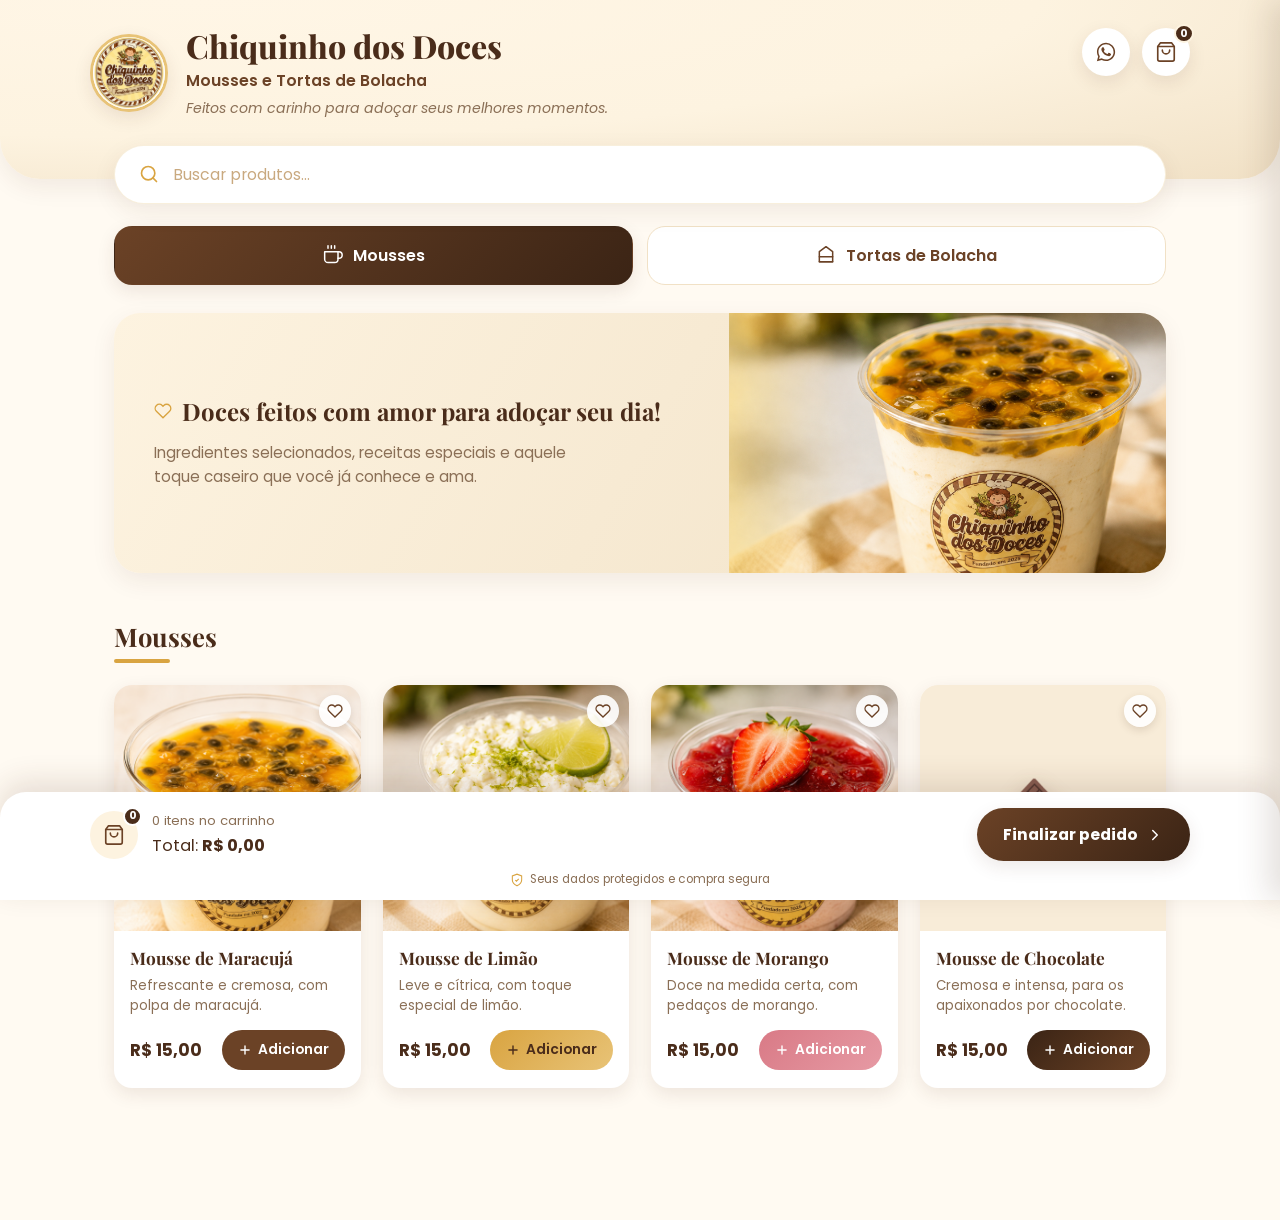
==== index.html @ 42884797 "Adiciona logo oficial ao catálogo Chiquinho dos Doces Co-Authored-By: Claude Sonnet 5 <noreply@anthr" ====
<!DOCTYPE html>
<html lang="pt-BR">
<head>
<meta charset="UTF-8">
<meta name="viewport" content="width=device-width, initial-scale=1.0">
<title>Chiquinho dos Doces | Mousses e Tortas de Bolacha</title>
<link rel="preconnect" href="https://fonts.googleapis.com">
<link rel="preconnect" href="https://fonts.gstatic.com" crossorigin>
<link href="https://fonts.googleapis.com/css2?family=Playfair+Display:wght@600;700;800&family=Poppins:wght@400;500;600;700&display=swap" rel="stylesheet">
<link rel="stylesheet" href="style.css">
<link rel="icon" type="image/png" href="img/logo.png">
<link rel="apple-touch-icon" href="img/logo.png">
</head>
<body>

<!-- ===== CABEÇALHO ===== -->
<header class="header">
  <div class="header__inner">
    <div class="header__brand">
      <div class="header__logo">
        <img src="img/logo.png" alt="Logo Chiquinho dos Doces" onerror="this.style.display='none'; this.parentElement.classList.add('header__logo--fallback')">
        <span class="header__logo-fallback-text">CD</span>
      </div>
      <div class="header__brand-text">
        <h1 class="header__title">Chiquinho dos Doces</h1>
        <p class="header__subtitle">Mousses e Tortas de Bolacha</p>
        <p class="header__tagline">Feitos com carinho para adoçar seus melhores momentos.</p>
      </div>
    </div>

    <div class="header__actions">
      <a href="https://wa.me/5500000000000" target="_blank" rel="noopener" class="icon-btn" aria-label="Fale conosco no WhatsApp">
        <svg viewBox="0 0 24 24" fill="currentColor" width="22" height="22">
          <path d="M12.04 2C6.58 2 2.13 6.45 2.13 11.91c0 1.75.46 3.46 1.32 4.96L2.05 22l5.25-1.38a9.9 9.9 0 0 0 4.74 1.21h.01c5.46 0 9.91-4.45 9.91-9.91 0-2.65-1.03-5.14-2.9-7.01A9.86 9.86 0 0 0 12.04 2m0 1.67a8.2 8.2 0 0 1 5.83 2.42 8.19 8.19 0 0 1 2.41 5.83c0 4.55-3.7 8.24-8.25 8.24a8.3 8.3 0 0 1-4.2-1.15l-.3-.18-3.12.82.83-3.04-.2-.31a8.22 8.22 0 0 1-1.26-4.38c0-4.55 3.7-8.25 8.26-8.25M8.53 6.85c-.17 0-.45.06-.68.32-.24.25-.9.88-.9 2.15 0 1.27.92 2.5 1.05 2.67.13.17 1.8 2.86 4.43 3.9 2.19.87 2.64.7 3.11.65.47-.04 1.53-.62 1.75-1.23s.22-1.11.15-1.22c-.06-.11-.24-.17-.5-.3s-1.53-.75-1.77-.84-.4-.13-.58.13-.68.84-.83 1.02c-.15.17-.3.19-.56.06-.26-.13-1.08-.4-2.06-1.27-.76-.68-1.28-1.51-1.43-1.77-.15-.25-.02-.39.11-.52.12-.12.26-.3.4-.45.13-.15.17-.25.26-.43.09-.17.04-.32-.02-.45-.06-.13-.58-1.44-.82-1.96-.2-.46-.42-.44-.58-.45z"/>
        </svg>
      </a>
      <button class="icon-btn cart-toggle" id="cartToggle" aria-label="Ver carrinho">
        <svg viewBox="0 0 24 24" fill="none" stroke="currentColor" stroke-width="1.8" stroke-linecap="round" stroke-linejoin="round" width="22" height="22">
          <path d="M6 2 3 6v14a2 2 0 0 0 2 2h14a2 2 0 0 0 2-2V6l-3-4Z"/>
          <path d="M3 6h18"/>
          <path d="M16 10a4 4 0 0 1-8 0"/>
        </svg>
        <span class="cart-badge" id="cartBadge">0</span>
      </button>
    </div>
  </div>
</header>

<main class="main">

  <!-- ===== BUSCA ===== -->
  <section class="search-section">
    <div class="search-box">
      <svg viewBox="0 0 24 24" fill="none" stroke="currentColor" stroke-width="2" stroke-linecap="round" stroke-linejoin="round" width="20" height="20" class="search-icon">
        <circle cx="11" cy="11" r="8"/>
        <path d="m21 21-4.3-4.3"/>
      </svg>
      <input type="text" id="searchInput" class="search-input" placeholder="Buscar produtos...">
    </div>
  </section>

  <!-- ===== ABAS DE CATEGORIA ===== -->
  <nav class="category-tabs" id="categoryTabs">
    <button class="tab tab--active" data-category="mousses">
      <svg viewBox="0 0 24 24" fill="none" stroke="currentColor" stroke-width="1.8" stroke-linecap="round" stroke-linejoin="round" width="20" height="20">
        <path d="M18 8h1a4 4 0 0 1 0 8h-1"/>
        <path d="M2 8h16v9a4 4 0 0 1-4 4H6a4 4 0 0 1-4-4Z"/>
        <line x1="6" y1="1" x2="6" y2="4"/>
        <line x1="10" y1="1" x2="10" y2="4"/>
        <line x1="14" y1="1" x2="14" y2="4"/>
      </svg>
      <span>Mousses</span>
    </button>
    <button class="tab" data-category="tortas">
      <svg viewBox="0 0 24 24" fill="none" stroke="currentColor" stroke-width="1.8" stroke-linecap="round" stroke-linejoin="round" width="20" height="20">
        <path d="M12 2 4 8v12h16V8Z"/>
        <path d="M4 14h16"/>
        <path d="M4 20h16"/>
      </svg>
      <span>Tortas de Bolacha</span>
    </button>
  </nav>

  <!-- ===== BANNER PRINCIPAL ===== -->
  <section class="banner">
    <div class="banner__content">
      <p class="banner__eyebrow">
        <svg viewBox="0 0 24 24" fill="none" stroke="currentColor" stroke-width="1.8" width="18" height="18">
          <path d="M20.8 4.6a5.5 5.5 0 0 0-7.8 0L12 5.7l-1-1.1a5.5 5.5 0 1 0-7.8 7.8l1 1L12 21l7.8-7.6 1-1a5.5 5.5 0 0 0 0-7.8Z"/>
        </svg>
        Doces feitos com amor para adoçar seu dia!
      </p>
      <p class="banner__text">Ingredientes selecionados, receitas especiais e aquele toque caseiro que você já conhece e ama.</p>
    </div>
    <div class="banner__image">
      <img src="img/anuncio.png" alt="Mousse de maracujá Chiquinho dos Doces" onerror="this.parentElement.classList.add('banner__image--fallback')">
    </div>
  </section>

  <!-- ===== SEÇÃO MOUSSES ===== -->
  <section class="products-section" id="section-mousses">
    <h2 class="section-title">Mousses</h2>
    <div class="products-grid" id="grid-mousses"></div>
  </section>

  <!-- ===== SEÇÃO TORTAS ===== -->
  <section class="products-section" id="section-tortas">
    <h2 class="section-title">Tortas de Bolacha</h2>
    <div class="products-grid products-grid--tortas" id="grid-tortas"></div>
  </section>

  <p class="no-results" id="noResults" hidden>Nenhum produto encontrado para sua busca.</p>

</main>

<!-- ===== BARRA FIXA DE CARRINHO ===== -->
<footer class="cart-bar" id="cartBar">
  <div class="cart-bar__inner">
    <div class="cart-bar__info">
      <div class="cart-bar__icon">
        <svg viewBox="0 0 24 24" fill="none" stroke="currentColor" stroke-width="1.8" stroke-linecap="round" stroke-linejoin="round" width="22" height="22">
          <path d="M6 2 3 6v14a2 2 0 0 0 2 2h14a2 2 0 0 0 2-2V6l-3-4Z"/>
          <path d="M3 6h18"/>
          <path d="M16 10a4 4 0 0 1-8 0"/>
        </svg>
        <span class="cart-bar__badge" id="cartBarBadge">0</span>
      </div>
      <div class="cart-bar__text">
        <span class="cart-bar__count" id="cartBarCount">0 itens no carrinho</span>
        <span class="cart-bar__total">Total: <strong id="cartBarTotal">R$ 0,00</strong></span>
      </div>
    </div>
    <button class="btn-checkout" id="checkoutBtn">
      Finalizar pedido
      <svg viewBox="0 0 24 24" fill="none" stroke="currentColor" stroke-width="2" stroke-linecap="round" stroke-linejoin="round" width="18" height="18">
        <path d="m9 18 6-6-6-6"/>
      </svg>
    </button>
  </div>
  <p class="cart-bar__secure">
    <svg viewBox="0 0 24 24" fill="none" stroke="currentColor" stroke-width="1.8" width="14" height="14">
      <path d="M12 22s8-4 8-10V5l-8-3-8 3v7c0 6 8 10 8 10Z"/>
      <path d="m9 12 2 2 4-4"/>
    </svg>
    Seus dados protegidos e compra segura
  </p>
</footer>

<!-- ===== PAINEL LATERAL DO CARRINHO ===== -->
<div class="cart-overlay" id="cartOverlay"></div>
<aside class="cart-panel" id="cartPanel">
  <div class="cart-panel__header">
    <h3>Seu carrinho</h3>
    <button class="cart-panel__close" id="cartClose" aria-label="Fechar carrinho">&times;</button>
  </div>
  <div class="cart-panel__items" id="cartItems"></div>
  <div class="cart-panel__footer">
    <div class="cart-panel__total-row">
      <span>Total</span>
      <strong id="cartPanelTotal">R$ 0,00</strong>
    </div>
    <button class="btn-checkout btn-checkout--full" id="checkoutBtn2">
      Finalizar pedido
      <svg viewBox="0 0 24 24" fill="none" stroke="currentColor" stroke-width="2" stroke-linecap="round" stroke-linejoin="round" width="18" height="18">
        <path d="m9 18 6-6-6-6"/>
      </svg>
    </button>
  </div>
</aside>

<script src="script.js"></script>
</body>
</html>
---- style.css ----
/* =========================================================
   Chiquinho dos Doces — Catálogo
   Paleta: bege, creme, dourado claro, marrom, chocolate
   ========================================================= */

:root {
  --color-bg: #fffaf2;
  --color-cream: #fdf3e0;
  --color-cream-soft: #f8ecd8;
  --color-beige: #f1e1c6;
  --color-gold: #d9a441;
  --color-gold-soft: #e8c377;
  --color-brown: #6b4226;
  --color-brown-dark: #4a2c1a;
  --color-chocolate: #3b2415;
  --color-text: #4a3324;
  --color-text-soft: #8a6f56;
  --color-white: #ffffff;
  --shadow-soft: 0 8px 24px rgba(75, 44, 26, 0.08);
  --shadow-card: 0 6px 18px rgba(75, 44, 26, 0.10);
  --shadow-lift: 0 14px 30px rgba(75, 44, 26, 0.16);
  --radius-lg: 26px;
  --radius-md: 18px;
  --radius-sm: 12px;
  --font-display: 'Playfair Display', serif;
  --font-body: 'Poppins', sans-serif;
}

* { box-sizing: border-box; }

html, body {
  margin: 0;
  padding: 0;
}

body {
  font-family: var(--font-body);
  background: var(--color-bg);
  color: var(--color-text);
  -webkit-font-smoothing: antialiased;
  padding-bottom: 132px; /* espaço para a barra fixa do carrinho */
}

img { max-width: 100%; display: block; }

button { font-family: inherit; cursor: pointer; border: none; }

a { text-decoration: none; color: inherit; }

/* ========================= HEADER ========================= */

.header {
  background: radial-gradient(120% 140% at 15% 0%, #fff6e6 0%, var(--color-cream) 55%, var(--color-beige) 100%);
  padding: 28px 24px 60px;
  border-radius: 0 0 40px 40px;
  box-shadow: var(--shadow-soft);
  position: relative;
}

.header__inner {
  max-width: 1100px;
  margin: 0 auto;
  display: flex;
  align-items: flex-start;
  justify-content: space-between;
  gap: 20px;
}

.header__brand {
  display: flex;
  align-items: center;
  gap: 18px;
  min-width: 0;
}

.header__logo {
  width: 78px;
  height: 78px;
  border-radius: 50%;
  flex-shrink: 0;
  overflow: hidden;
  box-shadow: var(--shadow-card);
  background: var(--color-white);
  display: flex;
  align-items: center;
  justify-content: center;
  border: 3px solid var(--color-gold-soft);
}

.header__logo img {
  width: 100%;
  height: 100%;
  object-fit: contain;
}

.header__logo-fallback-text { display: none; font-family: var(--font-display); font-weight: 800; color: var(--color-brown); font-size: 1.6rem; }

.header__logo--fallback img { display: none; }
.header__logo--fallback .header__logo-fallback-text { display: block; }

.header__brand-text { min-width: 0; }

.header__title {
  font-family: var(--font-display);
  font-weight: 800;
  color: var(--color-brown-dark);
  font-size: 2rem;
  margin: 0;
  line-height: 1.15;
}

.header__subtitle {
  margin: 4px 0 0;
  font-weight: 600;
  color: var(--color-brown);
  font-size: 0.98rem;
}

.header__tagline {
  margin: 6px 0 0;
  font-style: italic;
  color: var(--color-text-soft);
  font-size: 0.88rem;
}

.header__actions {
  display: flex;
  gap: 12px;
  flex-shrink: 0;
}

.icon-btn {
  position: relative;
  width: 48px;
  height: 48px;
  border-radius: 50%;
  background: var(--color-white);
  color: var(--color-brown);
  display: flex;
  align-items: center;
  justify-content: center;
  box-shadow: var(--shadow-card);
  transition: transform 0.2s ease, box-shadow 0.2s ease;
}

.icon-btn:hover {
  transform: translateY(-2px);
  box-shadow: var(--shadow-lift);
}

.cart-badge {
  position: absolute;
  top: -4px;
  right: -4px;
  background: var(--color-brown-dark);
  color: var(--color-white);
  font-size: 0.68rem;
  font-weight: 700;
  min-width: 19px;
  height: 19px;
  border-radius: 50%;
  display: flex;
  align-items: center;
  justify-content: center;
  padding: 0 4px;
  border: 2px solid var(--color-cream);
}

/* ========================= MAIN LAYOUT ========================= */

.main {
  max-width: 1100px;
  margin: 0 auto;
  padding: 0 24px;
}

/* ========================= SEARCH ========================= */

.search-section {
  margin-top: -34px;
  position: relative;
  z-index: 2;
}

.search-box {
  background: var(--color-white);
  border-radius: 999px;
  box-shadow: var(--shadow-soft);
  display: flex;
  align-items: center;
  gap: 12px;
  padding: 16px 24px;
  border: 1px solid rgba(217, 164, 65, 0.18);
}

.search-icon { color: var(--color-gold); flex-shrink: 0; }

.search-input {
  border: none;
  outline: none;
  background: transparent;
  width: 100%;
  font-size: 0.98rem;
  font-family: inherit;
  color: var(--color-text);
}

.search-input::placeholder { color: #c9a97f; }

/* ========================= CATEGORY TABS ========================= */

.category-tabs {
  display: flex;
  gap: 14px;
  margin-top: 22px;
}

.tab {
  flex: 1;
  display: flex;
  align-items: center;
  justify-content: center;
  gap: 10px;
  padding: 16px 20px;
  border-radius: var(--radius-md);
  background: var(--color-white);
  border: 1.5px solid var(--color-beige);
  color: var(--color-brown);
  font-weight: 600;
  font-size: 1rem;
  transition: all 0.25s ease;
}

.tab:hover { border-color: var(--color-gold-soft); }

.tab--active {
  background: linear-gradient(135deg, var(--color-brown) 0%, var(--color-chocolate) 100%);
  color: var(--color-white);
  border-color: transparent;
  box-shadow: var(--shadow-card);
}

/* ========================= BANNER ========================= */

.banner {
  margin-top: 28px;
  background: linear-gradient(120deg, var(--color-cream) 0%, var(--color-beige) 100%);
  border-radius: var(--radius-lg);
  display: flex;
  align-items: center;
  overflow: hidden;
  box-shadow: var(--shadow-soft);
  min-height: 220px;
}

.banner__content {
  flex: 1.1;
  padding: 36px 40px;
}

.banner__eyebrow {
  display: flex;
  align-items: center;
  gap: 10px;
  font-family: var(--font-display);
  font-weight: 700;
  font-size: 1.5rem;
  color: var(--color-brown-dark);
  margin: 0 0 14px;
  line-height: 1.3;
}

.banner__eyebrow svg { color: var(--color-gold); flex-shrink: 0; }

.banner__text {
  margin: 0;
  color: var(--color-text-soft);
  font-size: 0.95rem;
  line-height: 1.6;
  max-width: 420px;
}

.banner__image {
  flex: 0.9;
  height: 260px;
  position: relative;
  overflow: hidden;
}

.banner__image img { width: 100%; height: 100%; object-fit: cover; }

.banner__image--fallback {
  background: radial-gradient(circle at 40% 35%, #fce9b8, #e7b155 70%);
}
.banner__image--fallback img { display: none; }
.banner__image--fallback::after {
  content: '🍮';
  position: absolute;
  inset: 0;
  display: flex;
  align-items: center;
  justify-content: center;
  font-size: 5rem;
  filter: drop-shadow(0 8px 14px rgba(75,44,26,0.25));
}

/* ========================= PRODUCT SECTIONS ========================= */

.products-section { margin-top: 46px; }

.section-title {
  font-family: var(--font-display);
  font-weight: 700;
  font-size: 1.6rem;
  color: var(--color-brown-dark);
  position: relative;
  padding-bottom: 10px;
  margin: 0 0 22px;
}

.section-title::after {
  content: '';
  position: absolute;
  left: 0;
  bottom: 0;
  width: 56px;
  height: 4px;
  background: var(--color-gold);
  border-radius: 4px;
}

.products-grid {
  display: grid;
  grid-template-columns: repeat(4, 1fr);
  gap: 22px;
}

.products-grid--tortas {
  grid-template-columns: repeat(2, 1fr);
}

/* ---- Product Card ---- */

.product-card {
  background: var(--color-white);
  border-radius: var(--radius-md);
  overflow: hidden;
  box-shadow: var(--shadow-card);
  transition: transform 0.25s ease, box-shadow 0.25s ease;
  display: flex;
  flex-direction: column;
}

.product-card:hover {
  transform: translateY(-4px);
  box-shadow: var(--shadow-lift);
}

.product-card--horizontal {
  flex-direction: row;
}

.product-card__media {
  position: relative;
  aspect-ratio: 1 / 1;
  background: var(--color-cream-soft);
  overflow: hidden;
}

.product-card--horizontal .product-card__media {
  width: 42%;
  aspect-ratio: auto;
  flex-shrink: 0;
}

.product-card__media img { width: 100%; height: 100%; object-fit: cover; }

.product-card__media--fallback {
  display: flex;
  align-items: center;
  justify-content: center;
}
.product-card__media--fallback img { display: none; }
.product-card__media--fallback::after {
  content: attr(data-emoji);
  font-size: 3.4rem;
  filter: drop-shadow(0 6px 10px rgba(75,44,26,0.2));
}

.fav-btn {
  position: absolute;
  top: 10px;
  right: 10px;
  width: 32px;
  height: 32px;
  border-radius: 50%;
  background: rgba(255,255,255,0.9);
  display: flex;
  align-items: center;
  justify-content: center;
  color: var(--color-brown);
  box-shadow: 0 3px 8px rgba(75,44,26,0.15);
  transition: transform 0.2s ease, color 0.2s ease;
}

.fav-btn:hover { transform: scale(1.08); }

.fav-btn.is-active { color: #d9455f; }
.fav-btn.is-active svg { fill: #d9455f; }

.product-card__body {
  padding: 16px 16px 18px;
  display: flex;
  flex-direction: column;
  flex: 1;
}

.product-card__name {
  font-family: var(--font-display);
  font-weight: 700;
  font-size: 1.08rem;
  color: var(--color-brown-dark);
  margin: 0 0 6px;
  line-height: 1.3;
}

.product-card__desc {
  font-size: 0.83rem;
  color: var(--color-text-soft);
  margin: 0 0 14px;
  line-height: 1.5;
  flex: 1;
}

.product-card__footer {
  display: flex;
  align-items: center;
  justify-content: space-between;
  gap: 10px;
}

.product-card__price {
  font-weight: 700;
  font-size: 1.05rem;
  color: var(--color-brown-dark);
}

.btn-add {
  display: flex;
  align-items: center;
  gap: 6px;
  padding: 10px 16px;
  border-radius: 999px;
  background: var(--color-brown);
  color: var(--color-white);
  font-weight: 600;
  font-size: 0.86rem;
  transition: transform 0.2s ease, filter 0.2s ease;
  white-space: nowrap;
}

.btn-add:hover { filter: brightness(1.08); transform: translateY(-1px); }

.btn-add--gold { background: linear-gradient(135deg, var(--color-gold) 0%, var(--color-gold-soft) 100%); color: var(--color-brown-dark); }
.btn-add--berry { background: linear-gradient(135deg, #d97a86 0%, #e69aa4 100%); }
.btn-add--choco { background: linear-gradient(135deg, var(--color-chocolate) 0%, var(--color-brown) 100%); }

.no-results {
  text-align: center;
  color: var(--color-text-soft);
  font-style: italic;
  padding: 40px 0;
}

/* ========================= CART BAR (fixa) ========================= */

.cart-bar {
  position: fixed;
  left: 0;
  right: 0;
  bottom: 0;
  background: var(--color-white);
  box-shadow: 0 -10px 30px rgba(75, 44, 26, 0.14);
  border-radius: 26px 26px 0 0;
  z-index: 40;
  padding: 16px 24px 12px;
}

.cart-bar__inner {
  max-width: 1100px;
  margin: 0 auto;
  display: flex;
  align-items: center;
  justify-content: space-between;
  gap: 20px;
}

.cart-bar__info {
  display: flex;
  align-items: center;
  gap: 14px;
  min-width: 0;
}

.cart-bar__icon {
  position: relative;
  width: 48px;
  height: 48px;
  border-radius: 50%;
  background: var(--color-cream);
  color: var(--color-brown);
  display: flex;
  align-items: center;
  justify-content: center;
  flex-shrink: 0;
}

.cart-bar__badge {
  position: absolute;
  top: -4px;
  right: -4px;
  background: var(--color-brown-dark);
  color: var(--color-white);
  font-size: 0.68rem;
  font-weight: 700;
  min-width: 19px;
  height: 19px;
  border-radius: 50%;
  display: flex;
  align-items: center;
  justify-content: center;
  border: 2px solid var(--color-white);
}

.cart-bar__text {
  display: flex;
  flex-direction: column;
  gap: 2px;
  min-width: 0;
}

.cart-bar__count {
  font-size: 0.82rem;
  color: var(--color-text-soft);
}

.cart-bar__total {
  font-size: 1.02rem;
  color: var(--color-brown-dark);
}

.btn-checkout {
  display: flex;
  align-items: center;
  gap: 8px;
  background: linear-gradient(135deg, var(--color-brown) 0%, var(--color-chocolate) 100%);
  color: var(--color-white);
  font-weight: 700;
  font-size: 0.98rem;
  padding: 15px 26px;
  border-radius: 999px;
  box-shadow: var(--shadow-card);
  transition: transform 0.2s ease, filter 0.2s ease;
  flex-shrink: 0;
}

.btn-checkout:hover { transform: translateY(-2px); filter: brightness(1.06); }

.cart-bar__secure {
  text-align: center;
  font-size: 0.74rem;
  color: var(--color-text-soft);
  margin: 10px 0 0;
  display: flex;
  align-items: center;
  justify-content: center;
  gap: 6px;
}

.cart-bar__secure svg { color: var(--color-gold); }

/* ========================= CART PANEL (lateral) ========================= */

.cart-overlay {
  position: fixed;
  inset: 0;
  background: rgba(59, 36, 21, 0.35);
  z-index: 49;
  opacity: 0;
  pointer-events: none;
  transition: opacity 0.3s ease;
}

.cart-overlay.is-open { opacity: 1; pointer-events: auto; }

.cart-panel {
  position: fixed;
  top: 0;
  right: 0;
  height: 100%;
  width: min(400px, 100%);
  background: var(--color-bg);
  z-index: 50;
  transform: translateX(100%);
  transition: transform 0.35s ease;
  display: flex;
  flex-direction: column;
  box-shadow: -12px 0 30px rgba(75,44,26,0.15);
}

.cart-panel.is-open { transform: translateX(0); }

.cart-panel__header {
  display: flex;
  align-items: center;
  justify-content: space-between;
  padding: 22px 24px;
  border-bottom: 1px solid var(--color-beige);
}

.cart-panel__header h3 {
  font-family: var(--font-display);
  color: var(--color-brown-dark);
  margin: 0;
  font-size: 1.3rem;
}

.cart-panel__close {
  background: var(--color-cream);
  width: 34px;
  height: 34px;
  border-radius: 50%;
  color: var(--color-brown);
  font-size: 1.3rem;
  line-height: 1;
  display: flex;
  align-items: center;
  justify-content: center;
}

.cart-panel__items {
  flex: 1;
  overflow-y: auto;
  padding: 16px 24px;
  display: flex;
  flex-direction: column;
  gap: 14px;
}

.cart-panel__empty {
  text-align: center;
  color: var(--color-text-soft);
  font-style: italic;
  margin-top: 40px;
}

.cart-item {
  display: flex;
  align-items: center;
  gap: 12px;
  background: var(--color-white);
  border-radius: var(--radius-sm);
  padding: 10px 12px;
  box-shadow: var(--shadow-card);
}

.cart-item__media {
  width: 52px;
  height: 52px;
  border-radius: 12px;
  background: var(--color-cream-soft);
  display: flex;
  align-items: center;
  justify-content: center;
  font-size: 1.5rem;
  flex-shrink: 0;
  overflow: hidden;
}

.cart-item__media img { width: 100%; height: 100%; object-fit: cover; }

.cart-item__info { flex: 1; min-width: 0; }

.cart-item__name {
  font-weight: 600;
  font-size: 0.9rem;
  color: var(--color-brown-dark);
  margin: 0 0 2px;
  white-space: nowrap;
  overflow: hidden;
  text-overflow: ellipsis;
}

.cart-item__price {
  font-size: 0.8rem;
  color: var(--color-text-soft);
}

.cart-item__qty {
  display: flex;
  align-items: center;
  gap: 8px;
  flex-shrink: 0;
}

.qty-btn {
  width: 26px;
  height: 26px;
  border-radius: 50%;
  background: var(--color-cream);
  color: var(--color-brown);
  font-weight: 700;
  display: flex;
  align-items: center;
  justify-content: center;
  font-size: 0.95rem;
}

.qty-btn:hover { background: var(--color-beige); }

.cart-item__qty span { min-width: 16px; text-align: center; font-weight: 600; font-size: 0.9rem; }

.cart-panel__footer {
  padding: 20px 24px 26px;
  border-top: 1px solid var(--color-beige);
}

.cart-panel__total-row {
  display: flex;
  align-items: center;
  justify-content: space-between;
  margin-bottom: 16px;
  font-size: 1.05rem;
  color: var(--color-brown-dark);
}

.btn-checkout--full { width: 100%; justify-content: center; }

/* ========================= RESPONSIVE ========================= */

@media (max-width: 900px) {
  .products-grid { grid-template-columns: repeat(2, 1fr); }
}

@media (max-width: 720px) {
  .banner { flex-direction: column; }
  .banner__content { padding: 28px 24px 10px; }
  .banner__image { width: 100%; height: 190px; flex: none; }
  .banner__eyebrow { font-size: 1.25rem; }
}

@media (max-width: 600px) {
  .header { padding: 22px 16px 50px; border-radius: 0 0 28px 28px; }
  .header__title { font-size: 1.4rem; }
  .header__subtitle { font-size: 0.85rem; }
  .header__tagline { display: none; }
  .header__logo { width: 58px; height: 58px; }
  .icon-btn { width: 42px; height: 42px; }

  .main { padding: 0 16px; }

  .products-grid,
  .products-grid--tortas { grid-template-columns: repeat(2, 1fr); gap: 14px; }

  .product-card--horizontal { flex-direction: column; }
  .product-card--horizontal .product-card__media { width: 100%; aspect-ratio: 4/3; }

  .product-card__body { padding: 12px 12px 14px; }
  .product-card__name { font-size: 0.95rem; }
  .product-card__desc { font-size: 0.78rem; }
  .btn-add { padding: 8px 12px; font-size: 0.78rem; }

  .cart-bar { padding: 12px 14px 10px; border-radius: 20px 20px 0 0; }
  .cart-bar__inner { gap: 10px; }
  .cart-bar__text { display: none; }
  .btn-checkout { padding: 13px 18px; font-size: 0.9rem; flex: 1; justify-content: center; }
  .cart-bar__secure { display: none; }

  body { padding-bottom: 96px; }
}

@media (max-width: 380px) {
  .products-grid,
  .products-grid--tortas { grid-template-columns: 1fr 1fr; }
}
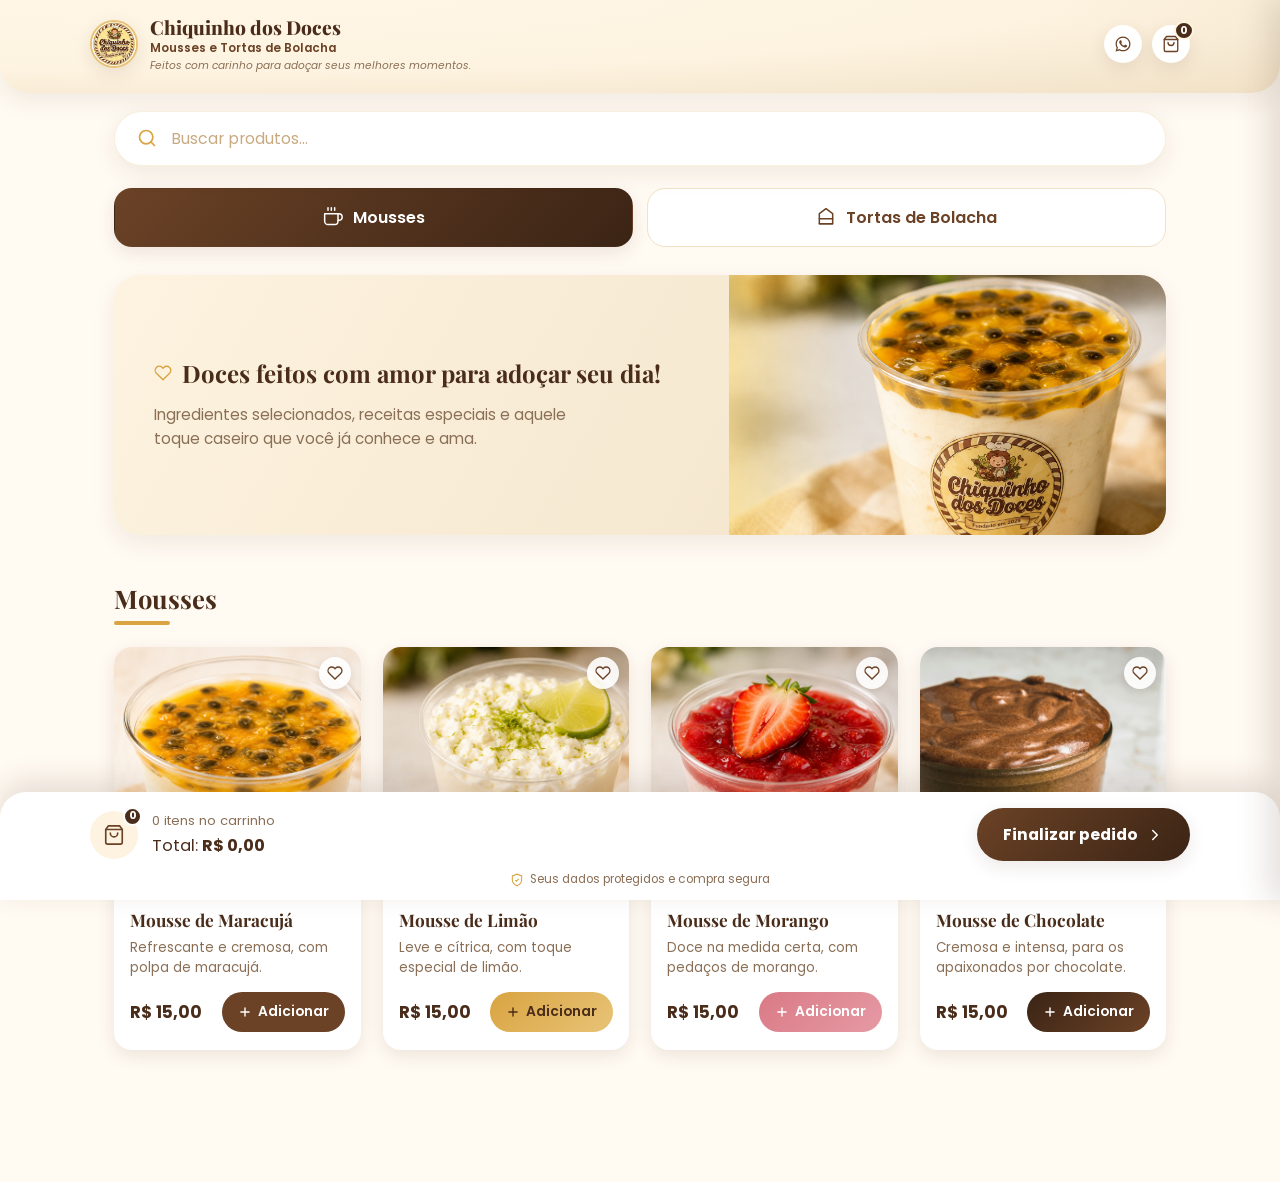
==== commit dd57f45c: "Corrige cabeçalho e remove categoria errada do catálogo Co-Authored-By: Claude Sonnet 5 <noreply@ant" ====
--- a/index.html
+++ b/index.html
@@ -3,7 +3,7 @@
 <head>
 <meta charset="UTF-8">
 <meta name="viewport" content="width=device-width, initial-scale=1.0">
-<title>Chiquinho dos Doces | Mousses e Tortas de Bolacha</title>
+<title>Chiquinho dos Doces | Mousses e Tortas de Bolacha no Pote</title>
 <link rel="preconnect" href="https://fonts.googleapis.com">
 <link rel="preconnect" href="https://fonts.gstatic.com" crossorigin>
 <link href="https://fonts.googleapis.com/css2?family=Playfair+Display:wght@600;700;800&family=Poppins:wght@400;500;600;700&display=swap" rel="stylesheet">
--- a/style.css
+++ b/style.css
@@ -31,6 +31,7 @@
 html, body {
   margin: 0;
   padding: 0;
+  overflow-x: hidden;
 }
 
 body {
@@ -51,8 +52,8 @@
 
 .header {
   background: radial-gradient(120% 140% at 15% 0%, #fff6e6 0%, var(--color-cream) 55%, var(--color-beige) 100%);
-  padding: 28px 24px 60px;
-  border-radius: 0 0 40px 40px;
+  padding: 16px 24px 20px;
+  border-radius: 0 0 28px 28px;
   box-shadow: var(--shadow-soft);
   position: relative;
 }
@@ -61,21 +62,21 @@
   max-width: 1100px;
   margin: 0 auto;
   display: flex;
-  align-items: flex-start;
+  align-items: center;
   justify-content: space-between;
-  gap: 20px;
+  gap: 16px;
 }
 
 .header__brand {
   display: flex;
   align-items: center;
-  gap: 18px;
+  gap: 12px;
   min-width: 0;
 }
 
 .header__logo {
-  width: 78px;
-  height: 78px;
+  width: 48px;
+  height: 48px;
   border-radius: 50%;
   flex-shrink: 0;
   overflow: hidden;
@@ -84,7 +85,7 @@
   display: flex;
   align-items: center;
   justify-content: center;
-  border: 3px solid var(--color-gold-soft);
+  border: 2px solid var(--color-gold-soft);
 }
 
 .header__logo img {
@@ -93,7 +94,7 @@
   object-fit: contain;
 }
 
-.header__logo-fallback-text { display: none; font-family: var(--font-display); font-weight: 800; color: var(--color-brown); font-size: 1.6rem; }
+.header__logo-fallback-text { display: none; font-family: var(--font-display); font-weight: 800; color: var(--color-brown); font-size: 1.1rem; }
 
 .header__logo--fallback img { display: none; }
 .header__logo--fallback .header__logo-fallback-text { display: block; }
@@ -104,35 +105,38 @@
   font-family: var(--font-display);
   font-weight: 800;
   color: var(--color-brown-dark);
-  font-size: 2rem;
+  font-size: 1.2rem;
   margin: 0;
-  line-height: 1.15;
+  line-height: 1.2;
+  white-space: nowrap;
 }
 
 .header__subtitle {
-  margin: 4px 0 0;
+  margin: 1px 0 0;
   font-weight: 600;
   color: var(--color-brown);
-  font-size: 0.98rem;
+  font-size: 0.74rem;
+  white-space: nowrap;
 }
 
 .header__tagline {
-  margin: 6px 0 0;
+  margin: 2px 0 0;
   font-style: italic;
   color: var(--color-text-soft);
-  font-size: 0.88rem;
+  font-size: 0.66rem;
+  line-height: 1.3;
 }
 
 .header__actions {
   display: flex;
-  gap: 12px;
+  gap: 10px;
   flex-shrink: 0;
 }
 
 .icon-btn {
   position: relative;
-  width: 48px;
-  height: 48px;
+  width: 38px;
+  height: 38px;
   border-radius: 50%;
   background: var(--color-white);
   color: var(--color-brown);
@@ -142,6 +146,8 @@
   box-shadow: var(--shadow-card);
   transition: transform 0.2s ease, box-shadow 0.2s ease;
 }
+
+.icon-btn svg { width: 18px; height: 18px; }
 
 .icon-btn:hover {
   transform: translateY(-2px);
@@ -177,7 +183,7 @@
 /* ========================= SEARCH ========================= */
 
 .search-section {
-  margin-top: -34px;
+  margin-top: 18px;
   position: relative;
   z-index: 2;
 }
@@ -189,7 +195,7 @@
   display: flex;
   align-items: center;
   gap: 12px;
-  padding: 16px 24px;
+  padding: 14px 22px;
   border: 1px solid rgba(217, 164, 65, 0.18);
 }
 
@@ -750,14 +756,22 @@
 }
 
 @media (max-width: 600px) {
-  .header { padding: 22px 16px 50px; border-radius: 0 0 28px 28px; }
-  .header__title { font-size: 1.4rem; }
-  .header__subtitle { font-size: 0.85rem; }
-  .header__tagline { display: none; }
-  .header__logo { width: 58px; height: 58px; }
-  .icon-btn { width: 42px; height: 42px; }
+  .header { padding: 14px 16px 18px; border-radius: 0 0 22px 22px; }
+  .header__brand { gap: 10px; }
+  .header__title { font-size: 1rem; }
+  .header__subtitle { font-size: 0.68rem; }
+  .header__tagline { font-size: 0.6rem; }
+  .header__logo { width: 42px; height: 42px; }
+  .icon-btn { width: 34px; height: 34px; }
+  .icon-btn svg { width: 16px; height: 16px; }
+  .header__actions { gap: 8px; }
 
   .main { padding: 0 16px; }
+
+  .category-tabs { gap: 10px; }
+  .tab { min-width: 0; padding: 12px 8px; font-size: 0.78rem; gap: 5px; white-space: nowrap; }
+  .tab svg { width: 16px; height: 16px; flex-shrink: 0; }
+  .tab span { overflow: hidden; text-overflow: ellipsis; }
 
   .products-grid,
   .products-grid--tortas { grid-template-columns: repeat(2, 1fr); gap: 14px; }
@@ -768,7 +782,9 @@
   .product-card__body { padding: 12px 12px 14px; }
   .product-card__name { font-size: 0.95rem; }
   .product-card__desc { font-size: 0.78rem; }
-  .btn-add { padding: 8px 12px; font-size: 0.78rem; }
+
+  .product-card__footer { flex-direction: column; align-items: stretch; gap: 8px; }
+  .btn-add { padding: 9px 12px; font-size: 0.8rem; justify-content: center; }
 
   .cart-bar { padding: 12px 14px 10px; border-radius: 20px 20px 0 0; }
   .cart-bar__inner { gap: 10px; }
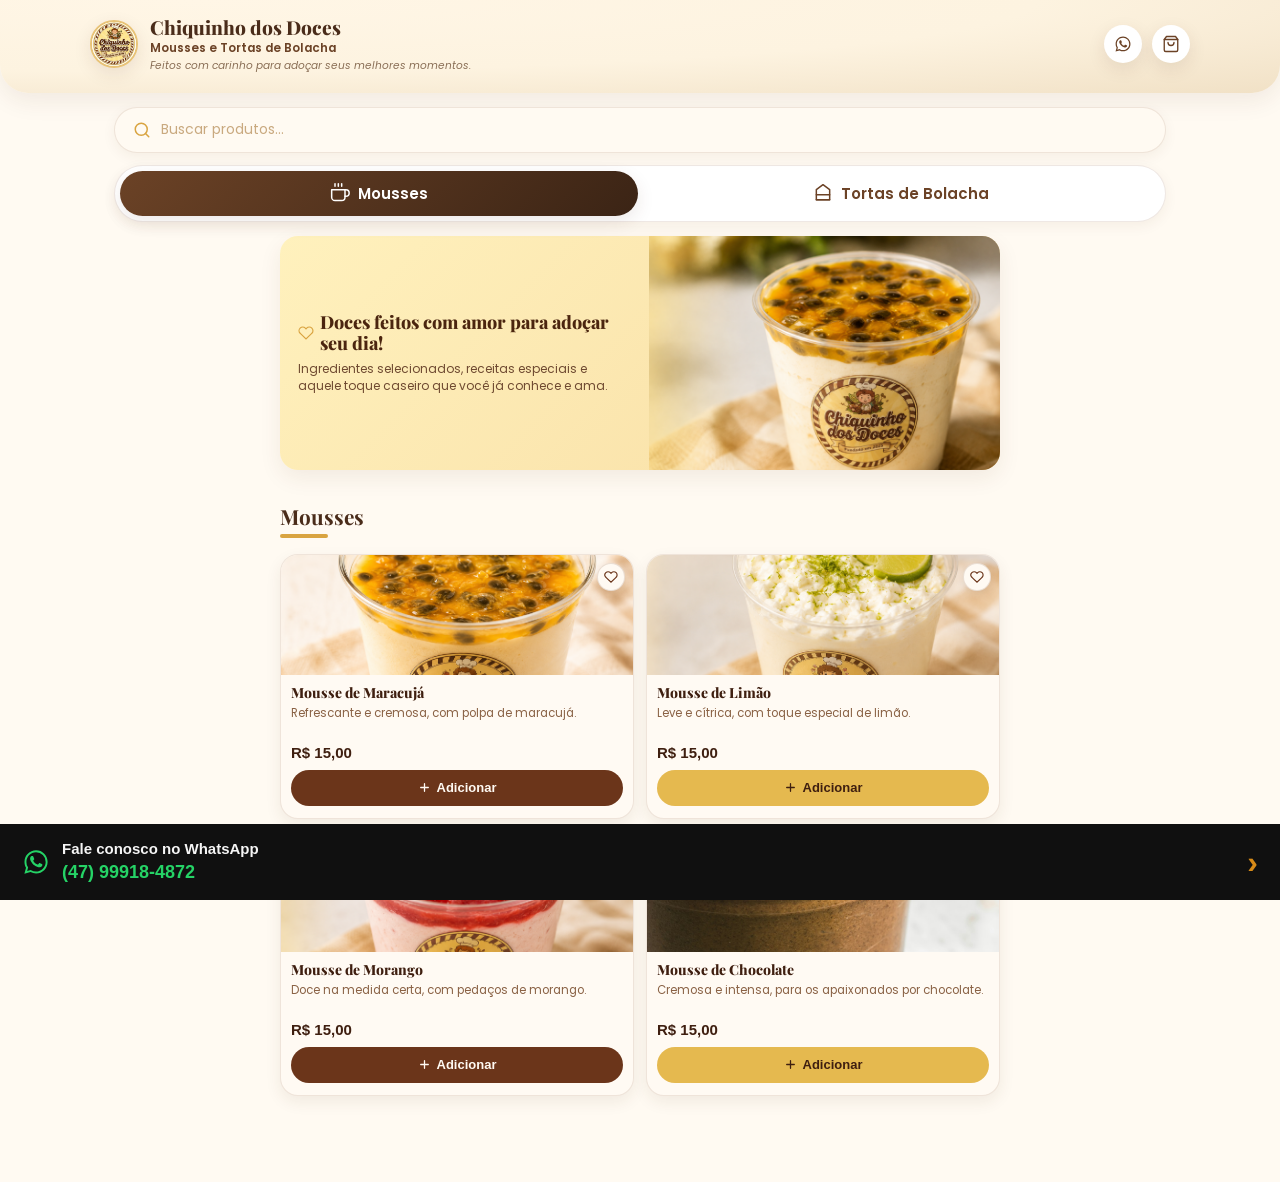
==== commit 08dbaa51: "Corrige barra inferior no padrão Day Lanches e restaura carrinho Co-Authored-By: Claude Sonnet 5 <no" ====
--- a/index.html
+++ b/index.html
@@ -29,7 +29,7 @@
     </div>
 
     <div class="header__actions">
-      <a href="https://wa.me/5500000000000" target="_blank" rel="noopener" class="icon-btn" aria-label="Fale conosco no WhatsApp">
+      <a href="https://wa.me/5547999184872" target="_blank" rel="noopener" class="icon-btn" aria-label="Fale conosco no WhatsApp">
         <svg viewBox="0 0 24 24" fill="currentColor" width="22" height="22">
           <path d="M12.04 2C6.58 2 2.13 6.45 2.13 11.91c0 1.75.46 3.46 1.32 4.96L2.05 22l5.25-1.38a9.9 9.9 0 0 0 4.74 1.21h.01c5.46 0 9.91-4.45 9.91-9.91 0-2.65-1.03-5.14-2.9-7.01A9.86 9.86 0 0 0 12.04 2m0 1.67a8.2 8.2 0 0 1 5.83 2.42 8.19 8.19 0 0 1 2.41 5.83c0 4.55-3.7 8.24-8.25 8.24a8.3 8.3 0 0 1-4.2-1.15l-.3-.18-3.12.82.83-3.04-.2-.31a8.22 8.22 0 0 1-1.26-4.38c0-4.55 3.7-8.25 8.26-8.25M8.53 6.85c-.17 0-.45.06-.68.32-.24.25-.9.88-.9 2.15 0 1.27.92 2.5 1.05 2.67.13.17 1.8 2.86 4.43 3.9 2.19.87 2.64.7 3.11.65.47-.04 1.53-.62 1.75-1.23s.22-1.11.15-1.22c-.06-.11-.24-.17-.5-.3s-1.53-.75-1.77-.84-.4-.13-.58.13-.68.84-.83 1.02c-.15.17-.3.19-.56.06-.26-.13-1.08-.4-2.06-1.27-.76-.68-1.28-1.51-1.43-1.77-.15-.25-.02-.39.11-.52.12-.12.26-.3.4-.45.13-.15.17-.25.26-.43.09-.17.04-.32-.02-.45-.06-.13-.58-1.44-.82-1.96-.2-.46-.42-.44-.58-.45z"/>
         </svg>
@@ -40,7 +40,7 @@
           <path d="M3 6h18"/>
           <path d="M16 10a4 4 0 0 1-8 0"/>
         </svg>
-        <span class="cart-badge" id="cartBadge">0</span>
+        <span class="cart-badge" id="cartBadge" style="display: none;"></span>
       </button>
     </div>
   </div>
@@ -48,15 +48,15 @@
 
 <main class="main">
 
-  <!-- ===== BUSCA ===== -->
+  <!-- ===== BUSCA (abre a tela de pesquisa) ===== -->
   <section class="search-section">
-    <div class="search-box">
+    <button type="button" class="search-box" id="searchTrigger">
       <svg viewBox="0 0 24 24" fill="none" stroke="currentColor" stroke-width="2" stroke-linecap="round" stroke-linejoin="round" width="20" height="20" class="search-icon">
         <circle cx="11" cy="11" r="8"/>
         <path d="m21 21-4.3-4.3"/>
       </svg>
-      <input type="text" id="searchInput" class="search-input" placeholder="Buscar produtos...">
-    </div>
+      <span class="search-box__placeholder">Buscar produtos...</span>
+    </button>
   </section>
 
   <!-- ===== ABAS DE CATEGORIA ===== -->
@@ -82,18 +82,18 @@
   </nav>
 
   <!-- ===== BANNER PRINCIPAL ===== -->
-  <section class="banner">
-    <div class="banner__content">
-      <p class="banner__eyebrow">
-        <svg viewBox="0 0 24 24" fill="none" stroke="currentColor" stroke-width="1.8" width="18" height="18">
+  <section class="promo-banner">
+    <div class="promo-banner-content">
+      <p class="promo-banner-title">
+        <svg viewBox="0 0 24 24" fill="none" stroke="currentColor" stroke-width="1.8" width="16" height="16">
           <path d="M20.8 4.6a5.5 5.5 0 0 0-7.8 0L12 5.7l-1-1.1a5.5 5.5 0 1 0-7.8 7.8l1 1L12 21l7.8-7.6 1-1a5.5 5.5 0 0 0 0-7.8Z"/>
         </svg>
         Doces feitos com amor para adoçar seu dia!
       </p>
-      <p class="banner__text">Ingredientes selecionados, receitas especiais e aquele toque caseiro que você já conhece e ama.</p>
-    </div>
-    <div class="banner__image">
-      <img src="img/anuncio.png" alt="Mousse de maracujá Chiquinho dos Doces" onerror="this.parentElement.classList.add('banner__image--fallback')">
+      <p class="promo-banner-text">Ingredientes selecionados, receitas especiais e aquele toque caseiro que você já conhece e ama.</p>
+    </div>
+    <div class="promo-banner-image">
+      <img src="img/anuncio.png" alt="Mousse de maracujá Chiquinho dos Doces" onerror="this.parentElement.classList.add('promo-banner-image--fallback')">
     </div>
   </section>
 
@@ -113,60 +113,142 @@
 
 </main>
 
-<!-- ===== BARRA FIXA DE CARRINHO ===== -->
-<footer class="cart-bar" id="cartBar">
-  <div class="cart-bar__inner">
-    <div class="cart-bar__info">
-      <div class="cart-bar__icon">
-        <svg viewBox="0 0 24 24" fill="none" stroke="currentColor" stroke-width="1.8" stroke-linecap="round" stroke-linejoin="round" width="22" height="22">
-          <path d="M6 2 3 6v14a2 2 0 0 0 2 2h14a2 2 0 0 0 2-2V6l-3-4Z"/>
-          <path d="M3 6h18"/>
-          <path d="M16 10a4 4 0 0 1-8 0"/>
-        </svg>
-        <span class="cart-bar__badge" id="cartBarBadge">0</span>
-      </div>
-      <div class="cart-bar__text">
-        <span class="cart-bar__count" id="cartBarCount">0 itens no carrinho</span>
-        <span class="cart-bar__total">Total: <strong id="cartBarTotal">R$ 0,00</strong></span>
-      </div>
-    </div>
-    <button class="btn-checkout" id="checkoutBtn">
-      Finalizar pedido
-      <svg viewBox="0 0 24 24" fill="none" stroke="currentColor" stroke-width="2" stroke-linecap="round" stroke-linejoin="round" width="18" height="18">
-        <path d="m9 18 6-6-6-6"/>
-      </svg>
-    </button>
-  </div>
-  <p class="cart-bar__secure">
-    <svg viewBox="0 0 24 24" fill="none" stroke="currentColor" stroke-width="1.8" width="14" height="14">
-      <path d="M12 22s8-4 8-10V5l-8-3-8 3v7c0 6 8 10 8 10Z"/>
-      <path d="m9 12 2 2 4-4"/>
-    </svg>
-    Seus dados protegidos e compra segura
-  </p>
-</footer>
-
-<!-- ===== PAINEL LATERAL DO CARRINHO ===== -->
-<div class="cart-overlay" id="cartOverlay"></div>
-<aside class="cart-panel" id="cartPanel">
-  <div class="cart-panel__header">
-    <h3>Seu carrinho</h3>
-    <button class="cart-panel__close" id="cartClose" aria-label="Fechar carrinho">&times;</button>
-  </div>
-  <div class="cart-panel__items" id="cartItems"></div>
-  <div class="cart-panel__footer">
-    <div class="cart-panel__total-row">
+<!-- ===== BARRA FIXA INFERIOR ===== -->
+<!-- Conteúdo montado inteiramente via JS (updateBottomBar), pois alterna
+     entre o botão "Fale conosco" (carrinho vazio) e "Ver carrinho" (com itens). -->
+<div class="bottom-bar" id="bottomBar"></div>
+
+<!-- ===== TELA "MEU PEDIDO" ===== -->
+<section class="cart-page" id="cartPage" hidden>
+  <header class="page-header">
+    <button class="page-back-btn" id="closeCartPage" aria-label="Voltar">&lt;</button>
+    <h1>Meu pedido</h1>
+  </header>
+
+  <div class="cart-page__content">
+    <div class="cart-page__list" id="cartPageList"></div>
+    <p class="cart-page__empty" id="cartPageEmpty" hidden>Seu carrinho está vazio.</p>
+  </div>
+
+  <div class="cart-page__footer" id="cartPageFooter">
+    <div class="cart-page__total-row">
       <span>Total</span>
-      <strong id="cartPanelTotal">R$ 0,00</strong>
-    </div>
-    <button class="btn-checkout btn-checkout--full" id="checkoutBtn2">
-      Finalizar pedido
-      <svg viewBox="0 0 24 24" fill="none" stroke="currentColor" stroke-width="2" stroke-linecap="round" stroke-linejoin="round" width="18" height="18">
-        <path d="m9 18 6-6-6-6"/>
-      </svg>
-    </button>
-  </div>
-</aside>
+      <strong id="cartPageTotal">R$ 0,00</strong>
+    </div>
+    <button class="checkout-btn" id="goToCheckoutBtn">Finalizar pedido</button>
+  </div>
+</section>
+
+<!-- ===== TELA DE CHECKOUT ===== -->
+<section class="checkout-page" id="checkoutPage" hidden>
+  <header class="page-header">
+    <button class="page-back-btn" id="closeCheckoutPage" aria-label="Voltar">&lt;</button>
+    <h1>Finalizar pedido</h1>
+  </header>
+
+  <div class="checkout-page__content">
+    <div class="checkout-field">
+      <label for="checkoutName">Nome completo</label>
+      <input type="text" id="checkoutName" placeholder="Seu nome">
+    </div>
+
+    <div class="checkout-field">
+      <label for="checkoutPhone">WhatsApp</label>
+      <input type="tel" id="checkoutPhone" placeholder="(47) 99999-9999">
+    </div>
+
+    <div class="checkout-field">
+      <label>Forma de recebimento</label>
+      <div class="option-toggle" id="deliveryOptions">
+        <button type="button" class="option-btn active" data-value="entrega">Entrega</button>
+        <button type="button" class="option-btn" data-value="retirada">Retirada</button>
+      </div>
+    </div>
+
+    <div id="deliveryFields">
+      <div class="checkout-field">
+        <label for="checkoutAddress">Endereço completo</label>
+        <input type="text" id="checkoutAddress" placeholder="Rua, avenida...">
+      </div>
+      <div class="checkout-field">
+        <label for="checkoutNumber">Número</label>
+        <input type="text" id="checkoutNumber" placeholder="Nº">
+      </div>
+      <div class="checkout-field">
+        <label for="checkoutNeighborhood">Bairro</label>
+        <input type="text" id="checkoutNeighborhood" placeholder="Bairro">
+      </div>
+      <div class="checkout-field">
+        <label for="checkoutReference">Ponto de referência</label>
+        <input type="text" id="checkoutReference" placeholder="Ex: perto da igreja">
+      </div>
+    </div>
+
+    <div class="checkout-field">
+      <label>Forma de pagamento</label>
+      <div class="option-toggle" id="paymentOptions">
+        <button type="button" class="option-btn active" data-value="pix">Pix</button>
+        <button type="button" class="option-btn" data-value="dinheiro">Dinheiro</button>
+        <button type="button" class="option-btn" data-value="cartao">Cartão na entrega</button>
+      </div>
+    </div>
+
+    <div class="checkout-field" id="changeField" hidden>
+      <label for="checkoutChange">Troco para quanto?</label>
+      <input type="text" id="checkoutChange" placeholder="Ex: R$ 50,00">
+    </div>
+
+    <div class="checkout-field">
+      <label for="checkoutNote">Observação do pedido</label>
+      <textarea id="checkoutNote" placeholder="Alguma observação? (opcional)"></textarea>
+    </div>
+  </div>
+
+  <div class="checkout-page__footer">
+    <button class="checkout-btn" id="sendOrderBtn">Enviar pedido pelo WhatsApp</button>
+  </div>
+</section>
+
+<!-- ===== TELA DE PESQUISA ===== -->
+<section class="search-page" id="searchPage" hidden>
+  <header class="search-header">
+    <button class="search-back-btn" id="closeSearchPage" aria-label="Voltar">&lt;</button>
+    <div class="search-input-wrap">
+      <span class="search-icon">⌕</span>
+      <input
+        type="text"
+        id="searchPageInput"
+        placeholder="Buscar mousses e tortas...">
+    </div>
+  </header>
+
+  <div class="search-content">
+    <div class="search-categories">
+      <button class="search-category active" data-category="all">Todos</button>
+      <button class="search-category" data-category="mousses">Mousses</button>
+      <button class="search-category" data-category="tortas">Tortas de Bolacha</button>
+    </div>
+
+    <section class="recent-searches" id="recentSearches" hidden>
+      <div class="section-title-row">
+        <h2>Pesquisas recentes</h2>
+        <button id="clearSearchHistory">Limpar</button>
+      </div>
+      <div class="history-list" id="historyList"></div>
+    </section>
+
+    <section class="search-suggestions" id="searchSuggestions">
+      <h2>Você também pode gostar</h2>
+      <div class="products-grid" id="suggestionProducts"></div>
+    </section>
+
+    <section class="search-results" id="searchResultsSection" hidden>
+      <h2>Resultados</h2>
+      <div class="products-grid" id="searchResults"></div>
+      <p class="no-results" id="searchNoResults" hidden>Nenhum produto encontrado para sua busca.</p>
+    </section>
+  </div>
+</section>
 
 <script src="script.js"></script>
 </body>
--- a/style.css
+++ b/style.css
@@ -39,7 +39,7 @@
   background: var(--color-bg);
   color: var(--color-text);
   -webkit-font-smoothing: antialiased;
-  padding-bottom: 132px; /* espaço para a barra fixa do carrinho */
+  padding-bottom: 86px; /* espaço para a barra fixa do carrinho */
 }
 
 img { max-width: 100%; display: block; }
@@ -183,30 +183,42 @@
 /* ========================= SEARCH ========================= */
 
 .search-section {
-  margin-top: 18px;
   position: relative;
   z-index: 2;
 }
 
 .search-box {
-  background: var(--color-white);
+  width: 100%;
+  height: 46px;
+  margin: 14px 0 12px;
   border-radius: 999px;
-  box-shadow: var(--shadow-soft);
-  display: flex;
-  align-items: center;
-  gap: 12px;
-  padding: 14px 22px;
-  border: 1px solid rgba(217, 164, 65, 0.18);
-}
-
-.search-icon { color: var(--color-gold); flex-shrink: 0; }
+  background: #fffaf2;
+  border: 1px solid rgba(120, 70, 35, 0.12);
+  box-shadow: 0 4px 14px rgba(84, 45, 20, 0.06);
+  display: flex;
+  align-items: center;
+  gap: 10px;
+  padding: 0 18px;
+  text-align: left;
+  transition: box-shadow 0.2s ease, transform 0.2s ease;
+}
+
+.search-box:hover { box-shadow: 0 6px 18px rgba(84, 45, 20, 0.1); }
+
+.search-box__placeholder {
+  font-size: 14px;
+  color: #c9a97f;
+}
+
+.search-icon { color: var(--color-gold); flex-shrink: 0; width: 18px; height: 18px; }
 
 .search-input {
   border: none;
   outline: none;
   background: transparent;
   width: 100%;
-  font-size: 0.98rem;
+  height: 100%;
+  font-size: 14px;
   font-family: inherit;
   color: var(--color-text);
 }
@@ -217,8 +229,13 @@
 
 .category-tabs {
   display: flex;
-  gap: 14px;
-  margin-top: 22px;
+  gap: 4px;
+  margin-top: 4px;
+  background: var(--color-white);
+  border: 1px solid rgba(120, 70, 35, 0.12);
+  border-radius: 999px;
+  padding: 5px;
+  box-shadow: 0 4px 14px rgba(84, 45, 20, 0.06);
 }
 
 .tab {
@@ -226,102 +243,117 @@
   display: flex;
   align-items: center;
   justify-content: center;
-  gap: 10px;
-  padding: 16px 20px;
-  border-radius: var(--radius-md);
-  background: var(--color-white);
-  border: 1.5px solid var(--color-beige);
+  gap: 8px;
+  padding: 11px 16px;
+  border-radius: 999px;
+  background: transparent;
+  border: none;
   color: var(--color-brown);
   font-weight: 600;
-  font-size: 1rem;
+  font-size: 0.94rem;
   transition: all 0.25s ease;
 }
 
-.tab:hover { border-color: var(--color-gold-soft); }
+.tab:hover:not(.tab--active) { background: var(--color-cream-soft); }
 
 .tab--active {
   background: linear-gradient(135deg, var(--color-brown) 0%, var(--color-chocolate) 100%);
   color: var(--color-white);
-  border-color: transparent;
   box-shadow: var(--shadow-card);
 }
 
 /* ========================= BANNER ========================= */
 
-.banner {
-  margin-top: 28px;
-  background: linear-gradient(120deg, var(--color-cream) 0%, var(--color-beige) 100%);
-  border-radius: var(--radius-lg);
-  display: flex;
-  align-items: center;
+.promo-banner {
+  width: 100%;
+  max-width: 720px;
+  min-height: 132px;
+  margin: 14px auto 22px;
+  border-radius: 18px;
   overflow: hidden;
-  box-shadow: var(--shadow-soft);
-  min-height: 220px;
-}
-
-.banner__content {
-  flex: 1.1;
-  padding: 36px 40px;
-}
-
-.banner__eyebrow {
-  display: flex;
-  align-items: center;
-  gap: 10px;
+  display: grid;
+  grid-template-columns: 1.05fr 1fr;
+  background: linear-gradient(135deg, #fff1bd 0%, #f8dda3 100%);
+  box-shadow: 0 8px 22px rgba(92, 48, 21, 0.08);
+}
+
+.promo-banner-content {
+  padding: 16px 18px;
+  display: flex;
+  flex-direction: column;
+  justify-content: center;
+  min-width: 0;
+}
+
+.promo-banner-title {
+  display: flex;
+  align-items: center;
+  gap: 6px;
   font-family: var(--font-display);
-  font-weight: 700;
-  font-size: 1.5rem;
-  color: var(--color-brown-dark);
-  margin: 0 0 14px;
-  line-height: 1.3;
-}
-
-.banner__eyebrow svg { color: var(--color-gold); flex-shrink: 0; }
-
-.banner__text {
+  font-size: 18px;
+  line-height: 1.15;
+  font-weight: 800;
+  color: #4b250f;
+  margin: 0 0 8px;
+}
+
+.promo-banner-title svg { color: var(--color-gold); flex-shrink: 0; }
+
+.promo-banner-text {
+  font-size: 12px;
+  line-height: 1.35;
+  color: #6f4a31;
   margin: 0;
-  color: var(--color-text-soft);
-  font-size: 0.95rem;
-  line-height: 1.6;
-  max-width: 420px;
-}
-
-.banner__image {
-  flex: 0.9;
-  height: 260px;
+  display: -webkit-box;
+  -webkit-box-orient: vertical;
+  -webkit-line-clamp: 3;
+  overflow: hidden;
+}
+
+.promo-banner-image {
+  width: 100%;
+  height: 100%;
+  overflow: hidden;
   position: relative;
-  overflow: hidden;
-}
-
-.banner__image img { width: 100%; height: 100%; object-fit: cover; }
-
-.banner__image--fallback {
+}
+
+.promo-banner-image img {
+  width: 100%;
+  height: 100%;
+  object-fit: cover;
+  object-position: center;
+}
+
+.promo-banner-image--fallback {
   background: radial-gradient(circle at 40% 35%, #fce9b8, #e7b155 70%);
 }
-.banner__image--fallback img { display: none; }
-.banner__image--fallback::after {
+.promo-banner-image--fallback img { display: none; }
+.promo-banner-image--fallback::after {
   content: '🍮';
   position: absolute;
   inset: 0;
   display: flex;
   align-items: center;
   justify-content: center;
-  font-size: 5rem;
-  filter: drop-shadow(0 8px 14px rgba(75,44,26,0.25));
+  font-size: 2.2rem;
 }
 
 /* ========================= PRODUCT SECTIONS ========================= */
 
-.products-section { margin-top: 46px; }
+.products-section {
+  width: 100%;
+  max-width: 720px;
+  margin: 32px auto 0;
+}
 
 .section-title {
   font-family: var(--font-display);
   font-weight: 700;
-  font-size: 1.6rem;
+  font-size: 1.3rem;
   color: var(--color-brown-dark);
   position: relative;
-  padding-bottom: 10px;
-  margin: 0 0 22px;
+  padding-bottom: 8px;
+  margin: 0 0 16px;
 }
 
 .section-title::after {
@@ -329,7 +361,7 @@
   position: absolute;
   left: 0;
   bottom: 0;
-  width: 56px;
+  width: 48px;
   height: 4px;
   background: var(--color-gold);
   border-radius: 4px;
@@ -337,139 +369,130 @@
 
 .products-grid {
   display: grid;
-  grid-template-columns: repeat(4, 1fr);
-  gap: 22px;
-}
-
-.products-grid--tortas {
   grid-template-columns: repeat(2, 1fr);
+  gap: 12px;
 }
 
 /* ---- Product Card ---- */
 
 .product-card {
-  background: var(--color-white);
-  border-radius: var(--radius-md);
+  background: #fffaf3;
+  border: 1px solid rgba(120, 70, 35, 0.12);
+  border-radius: 18px;
   overflow: hidden;
-  box-shadow: var(--shadow-card);
+  box-shadow: 0 6px 16px rgba(80, 45, 20, 0.08);
+  display: flex;
+  flex-direction: column;
+  min-height: 265px;
   transition: transform 0.25s ease, box-shadow 0.25s ease;
-  display: flex;
-  flex-direction: column;
 }
 
 .product-card:hover {
-  transform: translateY(-4px);
+  transform: translateY(-3px);
   box-shadow: var(--shadow-lift);
 }
 
-.product-card--horizontal {
-  flex-direction: row;
-}
-
-.product-card__media {
+.product-image {
   position: relative;
-  aspect-ratio: 1 / 1;
-  background: var(--color-cream-soft);
+  width: 100%;
+  height: 120px;
   overflow: hidden;
-}
-
-.product-card--horizontal .product-card__media {
-  width: 42%;
-  aspect-ratio: auto;
-  flex-shrink: 0;
-}
-
-.product-card__media img { width: 100%; height: 100%; object-fit: cover; }
-
-.product-card__media--fallback {
-  display: flex;
-  align-items: center;
-  justify-content: center;
-}
-.product-card__media--fallback img { display: none; }
-.product-card__media--fallback::after {
+  background: #f5ead8;
+}
+
+.product-image img { width: 100%; height: 100%; object-fit: cover; object-position: center; }
+
+.product-image--fallback {
+  display: flex;
+  align-items: center;
+  justify-content: center;
+}
+.product-image--fallback img { display: none; }
+.product-image--fallback::after {
   content: attr(data-emoji);
-  font-size: 3.4rem;
+  font-size: 2.4rem;
   filter: drop-shadow(0 6px 10px rgba(75,44,26,0.2));
 }
 
-.fav-btn {
+.favorite-btn {
   position: absolute;
-  top: 10px;
-  right: 10px;
-  width: 32px;
-  height: 32px;
+  top: 8px;
+  right: 8px;
+  width: 28px;
+  height: 28px;
   border-radius: 50%;
-  background: rgba(255,255,255,0.9);
-  display: flex;
-  align-items: center;
-  justify-content: center;
-  color: var(--color-brown);
-  box-shadow: 0 3px 8px rgba(75,44,26,0.15);
+  background: #fffaf3;
+  border: 1px solid rgba(120, 70, 35, 0.15);
+  display: flex;
+  align-items: center;
+  justify-content: center;
+  color: #6b351a;
+  box-shadow: 0 3px 8px rgba(80, 45, 20, 0.12);
   transition: transform 0.2s ease, color 0.2s ease;
 }
 
-.fav-btn:hover { transform: scale(1.08); }
-
-.fav-btn.is-active { color: #d9455f; }
-.fav-btn.is-active svg { fill: #d9455f; }
-
-.product-card__body {
-  padding: 16px 16px 18px;
+.favorite-btn:hover { transform: scale(1.08); }
+
+.favorite-btn.is-active { color: #d9455f; }
+.favorite-btn.is-active svg { fill: #d9455f; }
+
+.product-info {
+  padding: 10px 10px 12px;
   display: flex;
   flex-direction: column;
   flex: 1;
 }
 
-.product-card__name {
+.product-title {
   font-family: var(--font-display);
-  font-weight: 700;
-  font-size: 1.08rem;
-  color: var(--color-brown-dark);
-  margin: 0 0 6px;
+  font-size: 14px;
+  line-height: 1.15;
+  font-weight: 800;
+  color: #3f1f10;
+  margin: 0 0 5px;
+}
+
+.product-description {
+  font-size: 11.5px;
   line-height: 1.3;
-}
-
-.product-card__desc {
-  font-size: 0.83rem;
-  color: var(--color-text-soft);
-  margin: 0 0 14px;
-  line-height: 1.5;
-  flex: 1;
-}
-
-.product-card__footer {
-  display: flex;
-  align-items: center;
-  justify-content: space-between;
-  gap: 10px;
-}
-
-.product-card__price {
-  font-weight: 700;
-  font-size: 1.05rem;
-  color: var(--color-brown-dark);
-}
-
-.btn-add {
-  display: flex;
-  align-items: center;
+  color: #8a6245;
+  margin: 0 0 10px;
+  display: -webkit-box;
+  -webkit-line-clamp: 2;
+  -webkit-box-orient: vertical;
+  overflow: hidden;
+}
+
+.product-price {
+  font-size: 15px;
+  font-weight: 900;
+  color: #3f1f10;
+  margin: auto 0 9px;
+}
+
+.add-btn {
+  width: 100%;
+  height: 36px;
+  border: none;
+  border-radius: 999px;
+  background: #6b351a;
+  color: #fffaf3;
+  font-size: 13px;
+  font-weight: 800;
+  display: flex;
+  align-items: center;
+  justify-content: center;
   gap: 6px;
-  padding: 10px 16px;
-  border-radius: 999px;
-  background: var(--color-brown);
-  color: var(--color-white);
-  font-weight: 600;
-  font-size: 0.86rem;
+  cursor: pointer;
   transition: transform 0.2s ease, filter 0.2s ease;
-  white-space: nowrap;
-}
-
-.btn-add:hover { filter: brightness(1.08); transform: translateY(-1px); }
-
-.btn-add--gold { background: linear-gradient(135deg, var(--color-gold) 0%, var(--color-gold-soft) 100%); color: var(--color-brown-dark); }
-.btn-add--berry { background: linear-gradient(135deg, #d97a86 0%, #e69aa4 100%); }
-.btn-add--choco { background: linear-gradient(135deg, var(--color-chocolate) 0%, var(--color-brown) 100%); }
+}
+
+.add-btn:hover { filter: brightness(1.08); transform: translateY(-1px); }
+
+.product-card:nth-child(even) .add-btn {
+  background: #e5b94f;
+  color: #3f1f10;
+}
 
 .no-results {
   text-align: center;
@@ -478,236 +501,281 @@
   padding: 40px 0;
 }
 
-/* ========================= CART BAR (fixa) ========================= */
-
-.cart-bar {
+/* ========================= BOTTOM BAR (fixa, estilo Day Lanches) ========================= */
+
+.bottom-bar {
   position: fixed;
   left: 0;
   right: 0;
   bottom: 0;
+  width: 100%;
+  max-width: none;
+  transform: none;
+  margin: 0;
+  padding: 0;
+  z-index: 100;
+  background: transparent;
+  border: none;
+  box-shadow: none;
+}
+
+.bottom-contact,
+.bottom-cart {
+  width: 100%;
+  min-height: 76px;
+  border-radius: 0;
+  border: none;
+  margin: 0;
+  padding: 14px 22px;
+  display: flex;
+  align-items: center;
+  justify-content: space-between;
+  box-sizing: border-box;
+  text-decoration: none;
+}
+
+.bottom-contact {
+  background: #101010;
+  color: #ffffff;
+}
+
+.bottom-contact-left {
+  display: flex;
+  align-items: center;
+  gap: 12px;
+}
+
+.bottom-contact-icon {
+  font-size: 30px;
+  color: #25d366;
+  display: flex;
+}
+
+.bottom-contact-text strong {
+  display: block;
+  font-size: 15px;
+  font-weight: 800;
+  color: #f5f5f5;
+  line-height: 1.1;
+}
+
+.bottom-contact-text small {
+  display: block;
+  margin-top: 5px;
+  font-size: 18px;
+  font-weight: 900;
+  color: #25d366;
+}
+
+.bottom-contact-arrow {
+  font-size: 32px;
+  color: #d78b18;
+  font-weight: 900;
+}
+
+.bottom-cart {
+  background: #6b351a;
+  color: #fffaf3;
+}
+
+.bottom-cart-left {
+  display: flex;
+  align-items: center;
+  gap: 12px;
+}
+
+.bottom-cart-icon {
+  font-size: 26px;
+  color: #fffaf3;
+  display: flex;
+}
+
+.bottom-cart-info small {
+  display: block;
+  font-size: 14px;
+  font-weight: 800;
+  color: #fffaf3;
+  line-height: 1.1;
+}
+
+.bottom-cart-info strong {
+  display: block;
+  font-size: 22px;
+  font-weight: 900;
+  color: #fffaf3;
+  line-height: 1.1;
+}
+
+.bottom-cart-action {
+  min-width: 150px;
+  height: 48px;
+  border-radius: 999px;
+  border: 1px solid rgba(255, 250, 243, 0.55);
+  background: rgba(255, 250, 243, 0.08);
+  color: #fffaf3;
+  font-size: 16px;
+  font-weight: 900;
+  display: flex;
+  align-items: center;
+  justify-content: center;
+  gap: 8px;
+  cursor: pointer;
+}
+
+.bottom-cart-action span {
+  font-size: 24px;
+  line-height: 1;
+}
+
+/* ========================= PÁGINAS EM TELA CHEIA (Meu pedido / Checkout) ========================= */
+
+.page-header {
+  display: flex;
+  align-items: center;
+  gap: 12px;
+  max-width: 720px;
+  margin: 0 auto;
+  padding: 14px 16px;
+  background: var(--color-cream);
+  flex-shrink: 0;
+  width: 100%;
+}
+
+.page-back-btn {
+  width: 36px;
+  height: 36px;
+  border-radius: 50%;
   background: var(--color-white);
-  box-shadow: 0 -10px 30px rgba(75, 44, 26, 0.14);
-  border-radius: 26px 26px 0 0;
-  z-index: 40;
-  padding: 16px 24px 12px;
-}
-
-.cart-bar__inner {
-  max-width: 1100px;
+  color: var(--color-brown);
+  display: flex;
+  align-items: center;
+  justify-content: center;
+  font-size: 1.1rem;
+  line-height: 1;
+  flex-shrink: 0;
+  box-shadow: var(--shadow-card);
+}
+
+.page-header h1 {
+  font-family: var(--font-display);
+  font-weight: 700;
+  font-size: 1.15rem;
+  color: var(--color-brown-dark);
+  margin: 0;
+}
+
+.cart-page,
+.checkout-page {
+  position: fixed;
+  inset: 0;
+  z-index: 85;
+  background: var(--color-bg);
+  display: flex;
+  flex-direction: column;
+}
+
+.checkout-page { z-index: 90; }
+
+.cart-page[hidden],
+.checkout-page[hidden] { display: none; }
+
+.cart-page__content,
+.checkout-page__content {
+  flex: 1;
+  overflow-y: auto;
+  max-width: 720px;
+  width: 100%;
   margin: 0 auto;
-  display: flex;
-  align-items: center;
-  justify-content: space-between;
-  gap: 20px;
-}
-
-.cart-bar__info {
-  display: flex;
-  align-items: center;
-  gap: 14px;
-  min-width: 0;
-}
-
-.cart-bar__icon {
-  position: relative;
-  width: 48px;
-  height: 48px;
-  border-radius: 50%;
-  background: var(--color-cream);
-  color: var(--color-brown);
-  display: flex;
-  align-items: center;
-  justify-content: center;
+  padding: 16px 16px 24px;
+}
+
+.cart-page__footer,
+.checkout-page__footer {
   flex-shrink: 0;
-}
-
-.cart-bar__badge {
-  position: absolute;
-  top: -4px;
-  right: -4px;
-  background: var(--color-brown-dark);
-  color: var(--color-white);
-  font-size: 0.68rem;
-  font-weight: 700;
-  min-width: 19px;
-  height: 19px;
-  border-radius: 50%;
-  display: flex;
-  align-items: center;
-  justify-content: center;
-  border: 2px solid var(--color-white);
-}
-
-.cart-bar__text {
-  display: flex;
-  flex-direction: column;
-  gap: 2px;
-  min-width: 0;
-}
-
-.cart-bar__count {
-  font-size: 0.82rem;
-  color: var(--color-text-soft);
-}
-
-.cart-bar__total {
-  font-size: 1.02rem;
-  color: var(--color-brown-dark);
-}
-
-.btn-checkout {
-  display: flex;
-  align-items: center;
-  gap: 8px;
+  max-width: 720px;
+  width: 100%;
+  margin: 0 auto;
+  padding: 14px 16px;
+  background: var(--color-white);
+  border-top: 1px solid var(--color-beige);
+}
+
+.checkout-btn {
+  width: 100%;
+  height: 54px;
+  border: none;
+  border-radius: 999px;
   background: linear-gradient(135deg, var(--color-brown) 0%, var(--color-chocolate) 100%);
   color: var(--color-white);
   font-weight: 700;
-  font-size: 0.98rem;
-  padding: 15px 26px;
-  border-radius: 999px;
+  font-size: 1rem;
+  display: flex;
+  align-items: center;
+  justify-content: center;
   box-shadow: var(--shadow-card);
   transition: transform 0.2s ease, filter 0.2s ease;
+}
+
+.checkout-btn:hover { transform: translateY(-2px); filter: brightness(1.06); }
+
+/* ---- Meu pedido: lista de itens ---- */
+
+.cart-page__list {
+  display: flex;
+  flex-direction: column;
+  gap: 12px;
+}
+
+.cart-page__item {
+  display: flex;
+  gap: 12px;
+  background: var(--color-white);
+  border: 1px solid rgba(120, 70, 35, 0.12);
+  border-radius: 16px;
+  padding: 12px;
+  box-shadow: 0 4px 14px rgba(84, 45, 20, 0.06);
+}
+
+.cart-page__item-media {
+  width: 64px;
+  height: 64px;
+  border-radius: 12px;
+  overflow: hidden;
+  background: var(--color-cream-soft);
   flex-shrink: 0;
-}
-
-.btn-checkout:hover { transform: translateY(-2px); filter: brightness(1.06); }
-
-.cart-bar__secure {
-  text-align: center;
-  font-size: 0.74rem;
-  color: var(--color-text-soft);
-  margin: 10px 0 0;
-  display: flex;
-  align-items: center;
-  justify-content: center;
-  gap: 6px;
-}
-
-.cart-bar__secure svg { color: var(--color-gold); }
-
-/* ========================= CART PANEL (lateral) ========================= */
-
-.cart-overlay {
-  position: fixed;
-  inset: 0;
-  background: rgba(59, 36, 21, 0.35);
-  z-index: 49;
-  opacity: 0;
-  pointer-events: none;
-  transition: opacity 0.3s ease;
-}
-
-.cart-overlay.is-open { opacity: 1; pointer-events: auto; }
-
-.cart-panel {
-  position: fixed;
-  top: 0;
-  right: 0;
-  height: 100%;
-  width: min(400px, 100%);
-  background: var(--color-bg);
-  z-index: 50;
-  transform: translateX(100%);
-  transition: transform 0.35s ease;
+  display: flex;
+  align-items: center;
+  justify-content: center;
+  font-size: 1.6rem;
+}
+
+.cart-page__item-media img { width: 100%; height: 100%; object-fit: cover; }
+
+.cart-page__item-info {
+  flex: 1;
+  min-width: 0;
   display: flex;
   flex-direction: column;
-  box-shadow: -12px 0 30px rgba(75,44,26,0.15);
-}
-
-.cart-panel.is-open { transform: translateX(0); }
-
-.cart-panel__header {
-  display: flex;
-  align-items: center;
-  justify-content: space-between;
-  padding: 22px 24px;
-  border-bottom: 1px solid var(--color-beige);
-}
-
-.cart-panel__header h3 {
-  font-family: var(--font-display);
+  gap: 4px;
+}
+
+.cart-page__item-name {
+  font-weight: 700;
+  font-size: 0.92rem;
   color: var(--color-brown-dark);
   margin: 0;
-  font-size: 1.3rem;
-}
-
-.cart-panel__close {
-  background: var(--color-cream);
-  width: 34px;
-  height: 34px;
-  border-radius: 50%;
-  color: var(--color-brown);
-  font-size: 1.3rem;
-  line-height: 1;
-  display: flex;
-  align-items: center;
-  justify-content: center;
-}
-
-.cart-panel__items {
-  flex: 1;
-  overflow-y: auto;
-  padding: 16px 24px;
-  display: flex;
-  flex-direction: column;
-  gap: 14px;
-}
-
-.cart-panel__empty {
-  text-align: center;
-  color: var(--color-text-soft);
-  font-style: italic;
-  margin-top: 40px;
-}
-
-.cart-item {
-  display: flex;
-  align-items: center;
-  gap: 12px;
-  background: var(--color-white);
-  border-radius: var(--radius-sm);
-  padding: 10px 12px;
-  box-shadow: var(--shadow-card);
-}
-
-.cart-item__media {
-  width: 52px;
-  height: 52px;
-  border-radius: 12px;
-  background: var(--color-cream-soft);
-  display: flex;
-  align-items: center;
-  justify-content: center;
-  font-size: 1.5rem;
-  flex-shrink: 0;
-  overflow: hidden;
-}
-
-.cart-item__media img { width: 100%; height: 100%; object-fit: cover; }
-
-.cart-item__info { flex: 1; min-width: 0; }
-
-.cart-item__name {
-  font-weight: 600;
-  font-size: 0.9rem;
-  color: var(--color-brown-dark);
-  margin: 0 0 2px;
-  white-space: nowrap;
-  overflow: hidden;
-  text-overflow: ellipsis;
-}
-
-.cart-item__price {
-  font-size: 0.8rem;
-  color: var(--color-text-soft);
-}
-
-.cart-item__qty {
+}
+
+.cart-page__item-price { font-size: 0.78rem; color: var(--color-text-soft); }
+
+.cart-page__item-qty {
   display: flex;
   align-items: center;
   gap: 8px;
-  flex-shrink: 0;
-}
+  margin-top: 2px;
+}
+
+.cart-page__item-qty span { min-width: 16px; text-align: center; font-weight: 600; font-size: 0.9rem; }
 
 .qty-btn {
   width: 26px;
@@ -724,36 +792,269 @@
 
 .qty-btn:hover { background: var(--color-beige); }
 
-.cart-item__qty span { min-width: 16px; text-align: center; font-weight: 600; font-size: 0.9rem; }
-
-.cart-panel__footer {
-  padding: 20px 24px 26px;
-  border-top: 1px solid var(--color-beige);
-}
-
-.cart-panel__total-row {
-  display: flex;
-  align-items: center;
+.cart-page__item-side {
+  display: flex;
+  flex-direction: column;
+  align-items: flex-end;
   justify-content: space-between;
-  margin-bottom: 16px;
+  flex-shrink: 0;
+}
+
+.remove-btn {
+  width: 28px;
+  height: 28px;
+  border-radius: 50%;
+  background: var(--color-cream-soft);
+  color: #b5473a;
+}
+
+.remove-btn:hover { background: #f4d9d4; }
+
+.cart-page__item-subtotal {
+  font-weight: 800;
+  font-size: 0.9rem;
+  color: var(--color-brown-dark);
+}
+
+.cart-page__empty {
+  text-align: center;
+  color: var(--color-text-soft);
+  font-style: italic;
+  margin-top: 40px;
+}
+
+.cart-page__total-row {
+  display: flex;
+  align-items: center;
+  justify-content: space-between;
+  margin-bottom: 12px;
   font-size: 1.05rem;
   color: var(--color-brown-dark);
 }
 
-.btn-checkout--full { width: 100%; justify-content: center; }
+/* ---- Checkout: campos do formulário ---- */
+
+.checkout-field { margin-bottom: 16px; }
+
+.checkout-field label {
+  display: block;
+  font-weight: 600;
+  font-size: 0.85rem;
+  color: var(--color-brown-dark);
+  margin-bottom: 6px;
+}
+
+.checkout-field input,
+.checkout-field textarea {
+  width: 100%;
+  border: 1px solid rgba(120, 70, 35, 0.15);
+  border-radius: 12px;
+  padding: 12px 14px;
+  font-size: 0.92rem;
+  font-family: inherit;
+  color: var(--color-text);
+  background: #fffaf2;
+  outline: none;
+}
+
+.checkout-field input:focus,
+.checkout-field textarea:focus { border-color: var(--color-gold); }
+
+.checkout-field textarea { min-height: 80px; resize: vertical; }
+
+.option-toggle {
+  display: flex;
+  gap: 8px;
+  flex-wrap: wrap;
+}
+
+.option-btn {
+  flex: 1;
+  min-width: 100px;
+  padding: 12px 14px;
+  border-radius: 12px;
+  background: var(--color-white);
+  border: 1.5px solid var(--color-beige);
+  color: var(--color-brown);
+  font-weight: 600;
+  font-size: 0.88rem;
+}
+
+.option-btn.active {
+  background: linear-gradient(135deg, var(--color-brown) 0%, var(--color-chocolate) 100%);
+  color: var(--color-white);
+  border-color: transparent;
+}
+
+#deliveryFields { margin-bottom: 16px; }
+
+/* ========================= SEARCH PAGE ========================= */
+
+.search-page {
+  position: fixed;
+  inset: 0;
+  z-index: 60;
+  background: var(--color-bg);
+  overflow-y: auto;
+}
+
+.search-page[hidden] { display: none; }
+
+.search-header {
+  display: flex;
+  align-items: center;
+  gap: 10px;
+  max-width: 720px;
+  margin: 0 auto;
+  padding: 12px 16px;
+  background: var(--color-cream);
+  position: sticky;
+  top: 0;
+}
+
+.search-back-btn {
+  width: 36px;
+  height: 36px;
+  border-radius: 50%;
+  background: var(--color-white);
+  color: var(--color-brown);
+  display: flex;
+  align-items: center;
+  justify-content: center;
+  font-size: 1.1rem;
+  line-height: 1;
+  flex-shrink: 0;
+}
+
+.search-content {
+  max-width: 720px;
+  margin: 0 auto;
+  padding: 14px 16px 32px;
+}
+
+.search-input-wrap {
+  flex: 1;
+  min-width: 0;
+  height: 44px;
+  border-radius: 999px;
+  background: #fffaf2;
+  border: 1px solid rgba(120, 70, 35, 0.12);
+  display: flex;
+  align-items: center;
+  gap: 8px;
+  padding: 0 16px;
+}
+
+.search-input-wrap .search-icon {
+  color: var(--color-gold);
+  font-size: 1.1rem;
+  line-height: 1;
+}
+
+.search-input-wrap input {
+  border: none;
+  outline: none;
+  background: transparent;
+  width: 100%;
+  height: 100%;
+  font-size: 14px;
+  font-family: inherit;
+  color: var(--color-text);
+}
+
+.search-input-wrap input::placeholder { color: #c9a97f; }
+
+.search-categories {
+  display: flex;
+  gap: 8px;
+  margin-bottom: 20px;
+  overflow-x: auto;
+  scrollbar-width: none;
+  -ms-overflow-style: none;
+}
+
+.search-categories::-webkit-scrollbar { display: none; }
+
+.search-category {
+  flex-shrink: 0;
+  padding: 7px 14px;
+  border-radius: 999px;
+  background: var(--color-white);
+  border: 1px solid var(--color-beige);
+  color: var(--color-brown);
+  font-weight: 600;
+  font-size: 0.8rem;
+  white-space: nowrap;
+}
+
+.search-category.active {
+  background: var(--color-brown);
+  color: var(--color-white);
+  border-color: var(--color-brown);
+}
+
+.recent-searches,
+.search-suggestions,
+.search-results { margin-bottom: 22px; }
+
+.section-title-row {
+  display: flex;
+  align-items: center;
+  justify-content: space-between;
+  margin-bottom: 10px;
+}
+
+.section-title-row h2 { margin: 0; }
+
+.section-title-row button {
+  background: none;
+  color: var(--color-text-soft);
+  font-size: 0.78rem;
+  font-weight: 600;
+  text-decoration: underline;
+}
+
+.recent-searches h2,
+.search-suggestions h2,
+.search-results h2 {
+  font-family: var(--font-display);
+  font-size: 0.98rem;
+  color: var(--color-brown-dark);
+  margin: 0 0 10px;
+}
+
+.history-list {
+  display: flex;
+  flex-wrap: wrap;
+  gap: 8px;
+}
+
+.history-pill {
+  display: flex;
+  align-items: center;
+  gap: 6px;
+  padding: 6px 6px 6px 12px;
+  border-radius: 999px;
+  background: var(--color-white);
+  border: 1px solid var(--color-beige);
+  color: var(--color-text);
+  font-size: 0.8rem;
+}
+
+.history-pill__remove {
+  width: 16px;
+  height: 16px;
+  border-radius: 50%;
+  background: var(--color-cream-soft);
+  color: var(--color-text-soft);
+  display: flex;
+  align-items: center;
+  justify-content: center;
+  font-size: 0.85rem;
+  line-height: 1;
+}
 
 /* ========================= RESPONSIVE ========================= */
-
-@media (max-width: 900px) {
-  .products-grid { grid-template-columns: repeat(2, 1fr); }
-}
-
-@media (max-width: 720px) {
-  .banner { flex-direction: column; }
-  .banner__content { padding: 28px 24px 10px; }
-  .banner__image { width: 100%; height: 190px; flex: none; }
-  .banner__eyebrow { font-size: 1.25rem; }
-}
 
 @media (max-width: 600px) {
   .header { padding: 14px 16px 18px; border-radius: 0 0 22px 22px; }
@@ -768,34 +1069,32 @@
 
   .main { padding: 0 16px; }
 
-  .category-tabs { gap: 10px; }
-  .tab { min-width: 0; padding: 12px 8px; font-size: 0.78rem; gap: 5px; white-space: nowrap; }
-  .tab svg { width: 16px; height: 16px; flex-shrink: 0; }
+  .category-tabs { gap: 3px; padding: 4px; }
+  .tab { min-width: 0; padding: 10px 6px; font-size: 0.76rem; gap: 5px; white-space: nowrap; }
+  .tab svg { width: 15px; height: 15px; flex-shrink: 0; }
   .tab span { overflow: hidden; text-overflow: ellipsis; }
 
-  .products-grid,
-  .products-grid--tortas { grid-template-columns: repeat(2, 1fr); gap: 14px; }
-
-  .product-card--horizontal { flex-direction: column; }
-  .product-card--horizontal .product-card__media { width: 100%; aspect-ratio: 4/3; }
-
-  .product-card__body { padding: 12px 12px 14px; }
-  .product-card__name { font-size: 0.95rem; }
-  .product-card__desc { font-size: 0.78rem; }
-
-  .product-card__footer { flex-direction: column; align-items: stretch; gap: 8px; }
-  .btn-add { padding: 9px 12px; font-size: 0.8rem; justify-content: center; }
-
-  .cart-bar { padding: 12px 14px 10px; border-radius: 20px 20px 0 0; }
-  .cart-bar__inner { gap: 10px; }
-  .cart-bar__text { display: none; }
-  .btn-checkout { padding: 13px 18px; font-size: 0.9rem; flex: 1; justify-content: center; }
-  .cart-bar__secure { display: none; }
-
-  body { padding-bottom: 96px; }
-}
-
-@media (max-width: 380px) {
-  .products-grid,
-  .products-grid--tortas { grid-template-columns: 1fr 1fr; }
-}
+  .promo-banner { min-height: 116px; }
+  .promo-banner-content { padding: 12px 14px; }
+  .promo-banner-title { font-size: 14px; margin: 0 0 5px; }
+  .promo-banner-title svg { width: 13px; height: 13px; }
+  .promo-banner-text { font-size: 10.5px; -webkit-line-clamp: 2; }
+
+  .search-box { height: 44px; margin: 12px auto 10px; }
+
+  .products-section { margin-top: 24px; }
+  .products-grid { gap: 10px; }
+  .product-card { min-height: 240px; }
+
+  .bottom-contact,
+  .bottom-cart { min-height: 72px; padding: 12px 16px; }
+  .bottom-cart-action { min-width: 130px; font-size: 14px; }
+
+  .page-header { padding: 12px 14px; }
+  .cart-page__content,
+  .checkout-page__content { padding: 14px 14px 20px; }
+  .cart-page__footer,
+  .checkout-page__footer { padding: 12px 14px; }
+
+  body { padding-bottom: 80px; }
+}
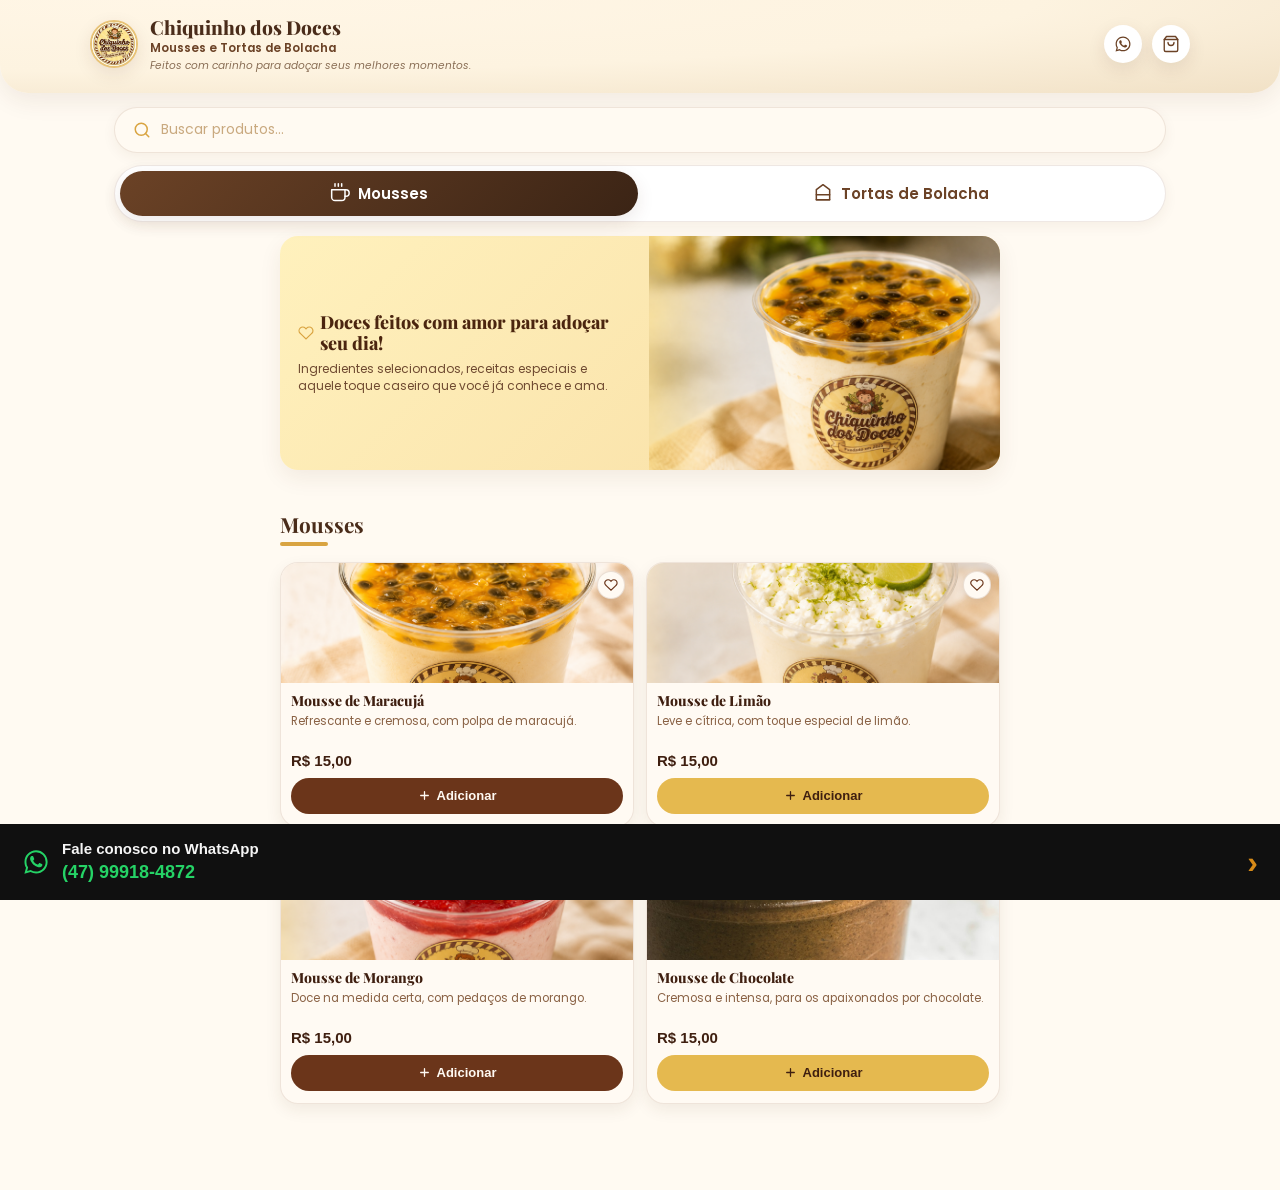
==== commit 1e39cf6a: "Adiciona painel de gestão conectado ao catálogo Co-Authored-By: Claude Sonnet 5 <noreply@anthropic.c" ====
--- a/index.html
+++ b/index.html
@@ -118,94 +118,294 @@
      entre o botão "Fale conosco" (carrinho vazio) e "Ver carrinho" (com itens). -->
 <div class="bottom-bar" id="bottomBar"></div>
 
-<!-- ===== TELA "MEU PEDIDO" ===== -->
-<section class="cart-page" id="cartPage" hidden>
-  <header class="page-header">
-    <button class="page-back-btn" id="closeCartPage" aria-label="Voltar">&lt;</button>
-    <h1>Meu pedido</h1>
+<!-- ===== MODAL "SEU PEDIDO" ===== -->
+<div class="cart-overlay" id="cartOverlay">
+  <div class="cart-modal">
+    <div class="cart-modal-header">
+      <div class="cart-title">
+        <svg viewBox="0 0 24 24" fill="none" stroke="currentColor" stroke-width="1.8" stroke-linecap="round" stroke-linejoin="round" width="24" height="24">
+          <path d="M6 2 3 6v14a2 2 0 0 0 2 2h14a2 2 0 0 0 2-2V6l-3-4Z"/>
+          <path d="M3 6h18"/>
+          <path d="M16 10a4 4 0 0 1-8 0"/>
+        </svg>
+        <h2>Seu pedido</h2>
+      </div>
+      <button class="cart-close-btn" id="closeCartModal" aria-label="Fechar">&times;</button>
+    </div>
+
+    <div class="cart-items" id="cartItems"></div>
+
+    <div class="cart-summary">
+      <div class="cart-summary__inner">
+        <div class="summary-row">
+          <span>Subtotal</span>
+          <strong id="cartSubtotal">R$ 0,00</strong>
+        </div>
+        <div class="summary-row">
+          <span>Taxa de entrega</span>
+          <strong class="free-delivery">Grátis</strong>
+        </div>
+        <div class="summary-row total-row">
+          <span>Total</span>
+          <strong id="cartTotal">R$ 0,00</strong>
+        </div>
+        <button class="cart-checkout-btn" id="goToCheckout">
+          Finalizar pedido
+          <span>→</span>
+        </button>
+      </div>
+    </div>
+  </div>
+</div>
+
+<!-- ===== TELA DE CHECKOUT (estilo Day Lanches: topo + etapas + cards) ===== -->
+<section class="checkout-page" id="checkoutPage">
+  <header class="checkout-topbar">
+    <button class="checkout-back-btn" id="closeCheckoutPage" aria-label="Voltar">&lt;</button>
+    <div class="checkout-brand">
+      <img src="img/logo.png" alt="Chiquinho dos Doces" onerror="this.style.display='none'">
+      <strong>Chiquinho dos Doces</strong>
+    </div>
+    <div class="checkout-secure">
+      <svg viewBox="0 0 24 24" fill="none" stroke="currentColor" stroke-width="2" stroke-linecap="round" stroke-linejoin="round" width="16" height="16">
+        <path d="M12 22s8-4 8-10V5l-8-3-8 3v7c0 6 8 10 8 10Z"/>
+        <path d="m9 12 2 2 4-4"/>
+      </svg>
+      <span>100% Seguro</span>
+    </div>
   </header>
 
-  <div class="cart-page__content">
-    <div class="cart-page__list" id="cartPageList"></div>
-    <p class="cart-page__empty" id="cartPageEmpty" hidden>Seu carrinho está vazio.</p>
-  </div>
-
-  <div class="cart-page__footer" id="cartPageFooter">
-    <div class="cart-page__total-row">
-      <span>Total</span>
-      <strong id="cartPageTotal">R$ 0,00</strong>
-    </div>
-    <button class="checkout-btn" id="goToCheckoutBtn">Finalizar pedido</button>
+  <div class="checkout-steps">
+    <div class="checkout-step done" id="stepCart">
+      <span>✓</span>
+      <small>Carrinho</small>
+    </div>
+    <div class="checkout-line"></div>
+    <div class="checkout-step active" id="stepDelivery">
+      <span>2</span>
+      <small>Entrega</small>
+    </div>
+    <div class="checkout-line"></div>
+    <div class="checkout-step" id="stepPayment">
+      <span>3</span>
+      <small>Pagamento</small>
+    </div>
+    <div class="checkout-line"></div>
+    <div class="checkout-step" id="stepConfirmation">
+      <span>4</span>
+      <small>Confirmação</small>
+    </div>
+  </div>
+
+  <div class="checkout-content">
+
+    <p class="checkout-alert" id="checkoutAlert" hidden></p>
+
+    <!-- ===== ETAPA 2: ENTREGA ===== -->
+    <div class="checkout-step-panel" id="deliveryStepPanel">
+
+      <div class="checkout-card">
+        <h2>Tipo de entrega</h2>
+        <div class="delivery-options" id="deliveryOptions">
+          <button type="button" class="option-card active" data-value="entrega">
+            <div>
+              <strong>Entrega</strong>
+              <small>Entrega combinada pelo WhatsApp</small>
+            </div>
+            <span class="option-check">✓</span>
+          </button>
+          <button type="button" class="option-card" data-value="retirada">
+            <div>
+              <strong>Retirada no local</strong>
+              <small>Combine a retirada com a loja</small>
+            </div>
+            <span class="option-check">✓</span>
+          </button>
+        </div>
+      </div>
+
+      <div class="checkout-card">
+        <h2>Seus dados</h2>
+        <div class="checkout-field">
+          <label for="checkoutName">Nome completo *</label>
+          <input type="text" id="checkoutName" placeholder="Seu nome">
+        </div>
+        <div class="checkout-field">
+          <label for="checkoutPhone">Telefone / WhatsApp *</label>
+          <input type="tel" id="checkoutPhone" placeholder="(47) 99999-9999">
+        </div>
+      </div>
+
+      <!-- Some se for Retirada -->
+      <div class="checkout-card" id="deliveryFields">
+        <h2>Localização de entrega</h2>
+        <button type="button" class="use-location-btn" id="useLocationBtn">
+          <svg viewBox="0 0 24 24" fill="none" stroke="currentColor" stroke-width="2" stroke-linecap="round" stroke-linejoin="round" width="16" height="16">
+            <path d="M12 21s7-6.5 7-11.5A7 7 0 0 0 5 9.5C5 14.5 12 21 12 21Z"/>
+            <circle cx="12" cy="9.5" r="2.5"/>
+          </svg>
+          Usar minha localização atual
+        </button>
+        <div class="checkout-field">
+          <label for="checkoutAddress">Endereço completo *</label>
+          <input type="text" id="checkoutAddress" placeholder="Rua, avenida...">
+        </div>
+        <div class="checkout-field">
+          <label for="checkoutNumber">Número *</label>
+          <input type="text" id="checkoutNumber" placeholder="Nº">
+        </div>
+        <div class="checkout-field">
+          <label for="checkoutNeighborhood">Bairro *</label>
+          <input type="text" id="checkoutNeighborhood" placeholder="Bairro">
+        </div>
+        <div class="checkout-field">
+          <label for="checkoutReference">Ponto de referência</label>
+          <input type="text" id="checkoutReference" placeholder="Ex: perto da igreja">
+        </div>
+      </div>
+
+      <div class="checkout-card">
+        <h2>Observações</h2>
+        <div class="checkout-field">
+          <label for="checkoutNote">Alguma observação?</label>
+          <textarea id="checkoutNote" placeholder="Alguma observação? (opcional)"></textarea>
+        </div>
+      </div>
+
+    </div>
+
+    <!-- ===== ETAPA 3: PAGAMENTO ===== -->
+    <div class="checkout-step-panel" id="paymentStepPanel" hidden>
+
+      <div class="checkout-card">
+        <h2>Pagamento</h2>
+        <div class="payment-options" id="paymentOptions">
+          <button type="button" class="option-card active" data-value="pix">
+            <div><strong>Pix</strong></div>
+            <span class="option-check">✓</span>
+          </button>
+          <button type="button" class="option-card" data-value="dinheiro">
+            <div><strong>Dinheiro</strong></div>
+            <span class="option-check">✓</span>
+          </button>
+          <button type="button" class="option-card" data-value="cartao">
+            <div><strong>Cartão na entrega</strong></div>
+            <span class="option-check">✓</span>
+          </button>
+        </div>
+
+        <div class="checkout-field" id="changeField" hidden>
+          <label for="checkoutChange">Troco para quanto?</label>
+          <input type="text" id="checkoutChange" placeholder="Ex: R$ 50,00">
+        </div>
+      </div>
+
+      <div class="checkout-card">
+        <h2>Resumo do pedido</h2>
+        <div class="summary-row">
+          <span>Subtotal</span>
+          <strong id="paymentSubtotal">R$ 0,00</strong>
+        </div>
+        <div class="summary-row total-row">
+          <span>Total</span>
+          <strong id="paymentTotal">R$ 0,00</strong>
+        </div>
+      </div>
+
+    </div>
+
+    <!-- ===== ETAPA 4: CONFIRMAÇÃO ===== -->
+    <div class="checkout-step-panel" id="confirmationStepPanel" hidden>
+      <div class="checkout-card">
+        <h2>Confirme seu pedido</h2>
+        <div id="confirmationDetails"></div>
+      </div>
+
+      <div class="checkout-card">
+        <h2>Resumo do pedido</h2>
+        <div id="checkoutSummaryItems"></div>
+        <div class="summary-row">
+          <span>Subtotal</span>
+          <strong id="checkoutSubtotal">R$ 0,00</strong>
+        </div>
+        <div class="summary-row">
+          <span>Taxa de entrega</span>
+          <strong id="checkoutDeliveryFee">A combinar</strong>
+        </div>
+        <div class="summary-row total-row">
+          <span>Total</span>
+          <strong id="checkoutTotal">R$ 0,00</strong>
+        </div>
+      </div>
+    </div>
+
+  </div>
+
+  <div class="checkout-submit-bar">
+    <button class="checkout-submit-btn" id="checkoutStepBtn">Continuar para pagamento →</button>
   </div>
 </section>
 
-<!-- ===== TELA DE CHECKOUT ===== -->
-<section class="checkout-page" id="checkoutPage" hidden>
-  <header class="page-header">
-    <button class="page-back-btn" id="closeCheckoutPage" aria-label="Voltar">&lt;</button>
-    <h1>Finalizar pedido</h1>
-  </header>
-
-  <div class="checkout-page__content">
-    <div class="checkout-field">
-      <label for="checkoutName">Nome completo</label>
-      <input type="text" id="checkoutName" placeholder="Seu nome">
-    </div>
-
-    <div class="checkout-field">
-      <label for="checkoutPhone">WhatsApp</label>
-      <input type="tel" id="checkoutPhone" placeholder="(47) 99999-9999">
-    </div>
-
-    <div class="checkout-field">
-      <label>Forma de recebimento</label>
-      <div class="option-toggle" id="deliveryOptions">
-        <button type="button" class="option-btn active" data-value="entrega">Entrega</button>
-        <button type="button" class="option-btn" data-value="retirada">Retirada</button>
-      </div>
-    </div>
-
-    <div id="deliveryFields">
-      <div class="checkout-field">
-        <label for="checkoutAddress">Endereço completo</label>
-        <input type="text" id="checkoutAddress" placeholder="Rua, avenida...">
-      </div>
-      <div class="checkout-field">
-        <label for="checkoutNumber">Número</label>
-        <input type="text" id="checkoutNumber" placeholder="Nº">
-      </div>
-      <div class="checkout-field">
-        <label for="checkoutNeighborhood">Bairro</label>
-        <input type="text" id="checkoutNeighborhood" placeholder="Bairro">
-      </div>
-      <div class="checkout-field">
-        <label for="checkoutReference">Ponto de referência</label>
-        <input type="text" id="checkoutReference" placeholder="Ex: perto da igreja">
-      </div>
-    </div>
-
-    <div class="checkout-field">
-      <label>Forma de pagamento</label>
-      <div class="option-toggle" id="paymentOptions">
-        <button type="button" class="option-btn active" data-value="pix">Pix</button>
-        <button type="button" class="option-btn" data-value="dinheiro">Dinheiro</button>
-        <button type="button" class="option-btn" data-value="cartao">Cartão na entrega</button>
-      </div>
-    </div>
-
-    <div class="checkout-field" id="changeField" hidden>
-      <label for="checkoutChange">Troco para quanto?</label>
-      <input type="text" id="checkoutChange" placeholder="Ex: R$ 50,00">
-    </div>
-
-    <div class="checkout-field">
-      <label for="checkoutNote">Observação do pedido</label>
-      <textarea id="checkoutNote" placeholder="Alguma observação? (opcional)"></textarea>
-    </div>
-  </div>
-
-  <div class="checkout-page__footer">
-    <button class="checkout-btn" id="sendOrderBtn">Enviar pedido pelo WhatsApp</button>
+<!-- ===== PÁGINA DE DETALHES DO PRODUTO (estilo Day Lanches) ===== -->
+<section class="product-detail-page" id="productDetailPage">
+  <div class="product-detail-hero">
+    <img id="productDetailImage" src="" alt="">
+
+    <button class="product-detail-back" id="closeProductDetail" aria-label="Voltar">
+      <svg viewBox="0 0 24 24" fill="none" stroke="currentColor" stroke-width="2.2" stroke-linecap="round" stroke-linejoin="round" width="20" height="20">
+        <path d="m15 18-6-6 6-6"/>
+      </svg>
+    </button>
+
+    <div class="product-detail-actions">
+      <button class="product-detail-share" id="shareProductBtn" aria-label="Compartilhar produto">
+        <svg viewBox="0 0 24 24" fill="none" stroke="currentColor" stroke-width="2" stroke-linecap="round" stroke-linejoin="round" width="19" height="19">
+          <circle cx="18" cy="5" r="3"/>
+          <circle cx="6" cy="12" r="3"/>
+          <circle cx="18" cy="19" r="3"/>
+          <path d="m8.59 13.51 6.83 3.98"/>
+          <path d="m15.41 6.51-6.82 3.98"/>
+        </svg>
+      </button>
+
+      <button class="product-detail-whatsapp" id="productWhatsappBtn" aria-label="Perguntar no WhatsApp">
+        <svg viewBox="0 0 24 24" fill="currentColor" width="20" height="20">
+          <path d="M12.04 2C6.58 2 2.13 6.45 2.13 11.91c0 1.75.46 3.46 1.32 4.96L2.05 22l5.25-1.38a9.9 9.9 0 0 0 4.74 1.21h.01c5.46 0 9.91-4.45 9.91-9.91 0-2.65-1.03-5.14-2.9-7.01A9.86 9.86 0 0 0 12.04 2m0 1.67a8.2 8.2 0 0 1 5.83 2.42 8.19 8.19 0 0 1 2.41 5.83c0 4.55-3.7 8.24-8.25 8.24a8.3 8.3 0 0 1-4.2-1.15l-.3-.18-3.12.82.83-3.04-.2-.31a8.22 8.22 0 0 1-1.26-4.38c0-4.55 3.7-8.25 8.26-8.25M8.53 6.85c-.17 0-.45.06-.68.32-.24.25-.9.88-.9 2.15 0 1.27.92 2.5 1.05 2.67.13.17 1.8 2.86 4.43 3.9 2.19.87 2.64.7 3.11.65.47-.04 1.53-.62 1.75-1.23s.22-1.11.15-1.22c-.06-.11-.24-.17-.5-.3s-1.53-.75-1.77-.84-.4-.13-.58.13-.68.84-.83 1.02c-.15.17-.3.19-.56.06-.26-.13-1.08-.4-2.06-1.27-.76-.68-1.28-1.51-1.43-1.77-.15-.25-.02-.39.11-.52.12-.12.26-.3.4-.45.13-.15.17-.25.26-.43.09-.17.04-.32-.02-.45-.06-.13-.58-1.44-.82-1.96-.2-.46-.42-.44-.58-.45z"/>
+        </svg>
+      </button>
+    </div>
+  </div>
+
+  <div class="product-detail-body">
+    <h1 id="productDetailName"></h1>
+
+    <div class="product-detail-price" id="productDetailPrice"></div>
+
+    <p class="product-detail-description" id="productDetailDescription"></p>
+
+    <div class="product-detail-chip">
+      <span id="productDetailEmoji"></span>
+      <strong id="productDetailCategory"></strong>
+    </div>
+
+    <div class="product-detail-qty-card">
+      <strong>Quantidade</strong>
+      <div class="product-detail-qty-control">
+        <button id="decreaseProductQty" aria-label="Diminuir quantidade">−</button>
+        <span id="productDetailQty">1</span>
+        <button id="increaseProductQty" aria-label="Aumentar quantidade">+</button>
+      </div>
+    </div>
+
+    <div class="product-detail-note">
+      <label for="productDetailNote">Alguma observação?</label>
+      <textarea id="productDetailNote" placeholder="Ex: sem cobertura, mais gelado, colher à parte..."></textarea>
+    </div>
+
+    <button class="product-detail-add-btn" id="addProductDetailToCart">
+      <span>+</span>
+      <strong>Adicionar ao carrinho</strong>
+    </button>
   </div>
 </section>
 
@@ -250,6 +450,8 @@
   </div>
 </section>
 
+<script src="https://cdn.jsdelivr.net/npm/@supabase/supabase-js@2"></script>
+<script src="supabase-config.js"></script>
 <script src="script.js"></script>
 </body>
 </html>
--- a/style.css
+++ b/style.css
@@ -343,7 +343,10 @@
 .products-section {
   width: 100%;
   max-width: 720px;
-  margin: 32px auto 0;
+  margin: 40px auto 0;
+  position: relative;
+  z-index: 2;
+  isolation: isolate;
 }
 
 .section-title {
@@ -371,6 +374,8 @@
   display: grid;
   grid-template-columns: repeat(2, 1fr);
   gap: 12px;
+  position: relative;
+  z-index: 2;
 }
 
 /* ---- Product Card ---- */
@@ -385,10 +390,16 @@
   flex-direction: column;
   min-height: 265px;
   transition: transform 0.25s ease, box-shadow 0.25s ease;
+  position: relative;
+  z-index: 2;
+  transform: translateZ(0);
+  -webkit-transform: translateZ(0);
+  backface-visibility: hidden;
+  -webkit-backface-visibility: hidden;
 }
 
 .product-card:hover {
-  transform: translateY(-3px);
+  transform: translateY(-3px) translateZ(0);
   box-shadow: var(--shadow-lift);
 }
 
@@ -398,6 +409,8 @@
   height: 120px;
   overflow: hidden;
   background: #f5ead8;
+  transform: translateZ(0);
+  -webkit-transform: translateZ(0);
 }
 
 .product-image img { width: 100%; height: 100%; object-fit: cover; object-position: center; }
@@ -627,266 +640,833 @@
   line-height: 1;
 }
 
-/* ========================= PÁGINAS EM TELA CHEIA (Meu pedido / Checkout) ========================= */
-
-.page-header {
-  display: flex;
-  align-items: center;
-  gap: 12px;
+/* ========================= PÁGINA DE DETALHES DO PRODUTO ========================= */
+
+.product-detail-page {
+  position: fixed;
+  inset: 0;
+  z-index: 180;
+  width: 100%;
+  height: 100%;
+  background: #ffffff;
+  display: none;
+  overflow-y: auto;
+}
+
+.product-detail-page.active { display: block; }
+
+.product-detail-hero {
+  position: relative;
+  width: 100%;
+  height: 350px;
+  background: #111;
+  overflow: hidden;
+}
+
+.product-detail-hero img {
+  width: 100%;
+  height: 100%;
+  object-fit: cover;
+  object-position: center;
+}
+
+.product-detail-hero.product-image--fallback {
+  background: radial-gradient(circle at 50% 40%, #fce9b8, #e7b155 75%);
+}
+
+.product-detail-hero.product-image--fallback::after {
+  font-size: 5rem;
+}
+
+.product-detail-back {
+  position: absolute;
+  top: 18px;
+  left: 18px;
+  width: 46px;
+  height: 46px;
+  border: none;
+  border-radius: 50%;
+  background: rgba(0, 0, 0, 0.72);
+  color: #ffffff;
+  font-size: 18px;
+  display: flex;
+  align-items: center;
+  justify-content: center;
+  z-index: 5;
+  cursor: pointer;
+}
+
+.product-detail-actions {
+  position: absolute;
+  top: 18px;
+  right: 18px;
+  display: flex;
+  align-items: center;
+  gap: 10px;
+  z-index: 5;
+}
+
+.product-detail-share,
+.product-detail-whatsapp {
+  width: 52px;
+  height: 52px;
+  border: none;
+  border-radius: 50%;
+  display: flex;
+  align-items: center;
+  justify-content: center;
+  font-size: 20px;
+  box-shadow: 0 6px 18px rgba(0,0,0,0.18);
+  cursor: pointer;
+}
+
+.product-detail-share {
+  background: #ffffff;
+  color: #111111;
+}
+
+.product-detail-whatsapp {
+  background: #25d366;
+  color: #ffffff;
+}
+
+.product-detail-body {
   max-width: 720px;
   margin: 0 auto;
+  background: #ffffff;
+  padding: 24px 22px 36px;
+}
+
+.product-detail-body h1 {
+  margin: 0 0 8px;
+  font-family: var(--font-display);
+  font-size: 28px;
+  line-height: 1.1;
+  font-weight: 900;
+  color: #141414;
+}
+
+.product-detail-price {
+  margin: 0 0 8px;
+  font-size: 34px;
+  line-height: 1.1;
+  font-weight: 950;
+  color: #6b351a;
+}
+
+.product-detail-description {
+  margin: 0 0 12px;
+  font-size: 17px;
+  line-height: 1.45;
+  color: #475569;
+}
+
+.product-detail-chip {
+  display: inline-flex;
+  align-items: center;
+  gap: 6px;
+  height: 32px;
+  padding: 0 12px;
+  border-radius: 999px;
+  background: #f4f1ec;
+  color: #98a2b3;
+  font-size: 13px;
+  font-weight: 800;
+  margin-bottom: 22px;
+}
+
+.product-detail-qty-card {
+  min-height: 82px;
+  background: #fafafa;
+  border-radius: 12px;
+  padding: 0 20px;
+  margin-bottom: 22px;
+  display: flex;
+  align-items: center;
+  justify-content: space-between;
+}
+
+.product-detail-qty-card > strong {
+  font-size: 18px;
+  font-weight: 900;
+  color: #111827;
+}
+
+.product-detail-qty-control {
+  height: 48px;
+  min-width: 134px;
+  border-radius: 999px;
+  border: 1px solid #e5e7eb;
+  background: #ffffff;
+  display: flex;
+  align-items: center;
+  justify-content: space-around;
+  gap: 18px;
+  padding: 0 16px;
+}
+
+.product-detail-qty-control button {
+  border: none;
+  background: transparent;
+  color: #111827;
+  font-size: 24px;
+  font-weight: 800;
+  line-height: 1;
+  cursor: pointer;
+}
+
+.product-detail-qty-control span {
+  font-size: 18px;
+  font-weight: 900;
+  color: #111827;
+  min-width: 18px;
+  text-align: center;
+}
+
+.product-detail-note { margin-bottom: 24px; }
+
+.product-detail-note label {
+  display: block;
+  margin-bottom: 10px;
+  font-size: 19px;
+  font-weight: 900;
+  color: #111827;
+}
+
+.product-detail-note textarea {
+  width: 100%;
+  min-height: 108px;
+  border: 1px solid #dfe3ea;
+  border-radius: 10px;
+  background: #ffffff;
   padding: 14px 16px;
-  background: var(--color-cream);
-  flex-shrink: 0;
-  width: 100%;
-}
-
-.page-back-btn {
-  width: 36px;
-  height: 36px;
-  border-radius: 50%;
-  background: var(--color-white);
-  color: var(--color-brown);
-  display: flex;
-  align-items: center;
-  justify-content: center;
-  font-size: 1.1rem;
+  font-size: 16px;
+  font-family: inherit;
+  line-height: 1.45;
+  color: #1f2937;
+  resize: vertical;
+  outline: none;
+  box-sizing: border-box;
+}
+
+.product-detail-note textarea::placeholder { color: #6b7280; }
+
+.product-detail-add-btn {
+  width: 100%;
+  min-height: 86px;
+  border: none;
+  border-radius: 16px;
+  background: #6b351a;
+  color: #ffffff;
+  font-size: 20px;
+  font-weight: 900;
+  display: flex;
+  align-items: center;
+  justify-content: center;
+  gap: 14px;
+  text-align: center;
+  cursor: pointer;
+  box-shadow: 0 10px 22px rgba(107, 53, 26, 0.22);
+  transition: transform 0.2s ease, filter 0.2s ease;
+}
+
+.product-detail-add-btn:hover { transform: translateY(-2px); filter: brightness(1.06); }
+
+.product-detail-add-btn span {
+  font-size: 34px;
+  font-weight: 400;
   line-height: 1;
-  flex-shrink: 0;
-  box-shadow: var(--shadow-card);
-}
-
-.page-header h1 {
-  font-family: var(--font-display);
-  font-weight: 700;
-  font-size: 1.15rem;
-  color: var(--color-brown-dark);
-  margin: 0;
-}
-
-.cart-page,
+}
+
+.product-detail-add-btn strong {
+  font-size: 20px;
+  font-weight: 950;
+  line-height: 1.25;
+}
+
+/* ========================= CHECKOUT (estilo Day Lanches: topo + etapas + cards) ========================= */
+
 .checkout-page {
   position: fixed;
   inset: 0;
-  z-index: 85;
-  background: var(--color-bg);
+  z-index: 190;
+  background: #f7f2ea;
+  display: none;
+  overflow-y: auto;
+  padding-bottom: 110px;
+}
+
+.checkout-page.active { display: block; }
+
+.checkout-topbar {
+  position: sticky;
+  top: 0;
+  z-index: 30;
+  height: 76px;
+  background: #ffffff;
+  display: flex;
+  align-items: center;
+  gap: 14px;
+  padding: 0 18px;
+  box-shadow: 0 4px 18px rgba(0,0,0,0.08);
+}
+
+.checkout-back-btn {
+  width: 40px;
+  height: 40px;
+  border: none;
+  background: transparent;
+  color: #1f1f1f;
+  font-size: 28px;
+  font-weight: 500;
+  cursor: pointer;
+  flex-shrink: 0;
+}
+
+.checkout-brand {
+  flex: 1;
+  display: flex;
+  align-items: center;
+  gap: 10px;
+  min-width: 0;
+}
+
+.checkout-brand img {
+  width: 42px;
+  height: 42px;
+  object-fit: contain;
+  border-radius: 50%;
+  flex-shrink: 0;
+}
+
+.checkout-brand strong {
+  font-family: var(--font-display);
+  font-size: 18px;
+  font-weight: 900;
+  color: #3f1f10;
+  white-space: nowrap;
+  overflow: hidden;
+  text-overflow: ellipsis;
+}
+
+.checkout-secure {
+  display: flex;
+  align-items: center;
+  gap: 5px;
+  color: #16a34a;
+  font-size: 12px;
+  font-weight: 900;
+  white-space: nowrap;
+  flex-shrink: 0;
+}
+
+.checkout-steps {
+  display: flex;
+  align-items: flex-start;
+  justify-content: center;
+  padding: 20px 12px 14px;
+  background: #f7f2ea;
+}
+
+.checkout-step {
   display: flex;
   flex-direction: column;
-}
-
-.checkout-page { z-index: 90; }
-
-.cart-page[hidden],
-.checkout-page[hidden] { display: none; }
-
-.cart-page__content,
-.checkout-page__content {
+  align-items: center;
+  gap: 6px;
+  width: 66px;
+  flex-shrink: 0;
+  color: #9ca3af;
+  font-weight: 800;
+}
+
+.checkout-step span {
+  width: 34px;
+  height: 34px;
+  border-radius: 50%;
+  background: #ffffff;
+  border: 2px solid #e5e7eb;
+  display: flex;
+  align-items: center;
+  justify-content: center;
+  font-weight: 900;
+  flex-shrink: 0;
+}
+
+.checkout-step.done span {
+  background: #22c55e;
+  color: #ffffff;
+  border-color: #22c55e;
+}
+
+.checkout-step.active span {
+  background: #6b351a;
+  color: #ffffff;
+  border-color: #6b351a;
+}
+
+.checkout-step.done small { color: #22c55e; }
+.checkout-step.active small { color: #6b351a; }
+
+.checkout-step small {
+  font-size: 11px;
+  line-height: 1.15;
+  text-align: center;
+  white-space: nowrap;
+}
+
+.checkout-line {
+  width: 24px;
+  height: 2px;
+  background: #e5e7eb;
+  margin-top: 17px;
+  flex-shrink: 1;
+}
+
+.checkout-content {
+  width: calc(100% - 28px);
+  max-width: 720px;
+  margin: 0 auto;
+}
+
+.checkout-step-panel[hidden] { display: none; }
+
+.checkout-alert {
+  display: flex;
+  align-items: center;
+  gap: 8px;
+  background: #fef2f2;
+  border: 1px solid #fecaca;
+  color: #b91c1c;
+  border-radius: 12px;
+  padding: 12px 14px;
+  font-size: 13px;
+  font-weight: 700;
+  margin: 0 0 14px;
+}
+
+.checkout-alert[hidden] { display: none; }
+
+.checkout-alert::before {
+  content: '!';
+  flex-shrink: 0;
+  width: 18px;
+  height: 18px;
+  border-radius: 50%;
+  background: #dc2626;
+  color: #fff;
+  font-size: 12px;
+  font-weight: 900;
+  display: flex;
+  align-items: center;
+  justify-content: center;
+}
+
+.checkout-field input.field-error,
+.checkout-field textarea.field-error {
+  border-color: #dc2626;
+  background: #fff5f5;
+}
+
+.confirmation-row {
+  display: flex;
+  justify-content: space-between;
+  gap: 14px;
+  margin-bottom: 10px;
+  font-size: 14px;
+}
+
+.confirmation-row span:first-child { color: #6b7280; font-weight: 700; }
+.confirmation-row span:last-child { color: #1f1f1f; font-weight: 800; text-align: right; }
+
+.checkout-card {
+  background: #ffffff;
+  border-radius: 16px;
+  padding: 20px;
+  margin-bottom: 16px;
+  box-shadow: 0 4px 16px rgba(0,0,0,0.06);
+  border: 1px solid rgba(80, 45, 20, 0.08);
+}
+
+.checkout-card h2 {
+  margin: 0 0 16px;
+  font-family: var(--font-display);
+  font-size: 20px;
+  font-weight: 900;
+  color: #1f1f1f;
+  display: flex;
+  align-items: center;
+  gap: 8px;
+}
+
+.delivery-options,
+.payment-options {
+  display: grid;
+  gap: 12px;
+}
+
+.option-card {
+  width: 100%;
+  min-height: 78px;
+  border: 2px solid #e5e7eb;
+  border-radius: 12px;
+  background: #ffffff;
+  padding: 14px 16px;
+  display: flex;
+  align-items: center;
+  justify-content: space-between;
+  cursor: pointer;
+  text-align: left;
+  font-family: inherit;
+}
+
+.option-card.active { border-color: #6b351a; background: #fff4e8; }
+
+.option-card strong {
+  display: block;
+  font-size: 16px;
+  font-weight: 900;
+  color: #1f1f1f;
+}
+
+.option-card small {
+  display: block;
+  margin-top: 4px;
+  font-size: 13px;
+  color: #9ca3af;
+  font-weight: 700;
+}
+
+.option-check {
+  color: #6b351a;
+  font-size: 18px;
+  font-weight: 900;
+  opacity: 0;
+  flex-shrink: 0;
+}
+
+.option-card.active .option-check { opacity: 1; }
+
+.use-location-btn {
+  display: flex;
+  align-items: center;
+  gap: 8px;
+  background: #fff4e8;
+  color: #6b351a;
+  border: 1px dashed rgba(107, 53, 26, 0.4);
+  border-radius: 10px;
+  padding: 10px 14px;
+  font-size: 13px;
+  font-weight: 800;
+  margin-bottom: 16px;
+  cursor: pointer;
+}
+
+.checkout-field { margin-bottom: 14px; }
+
+.checkout-field:last-child { margin-bottom: 0; }
+
+.checkout-field label {
+  display: block;
+  margin-bottom: 7px;
+  font-size: 14px;
+  font-weight: 900;
+  color: #374151;
+}
+
+.checkout-field input,
+.checkout-field textarea {
+  width: 100%;
+  min-height: 54px;
+  border: 1px solid #e5d6c5;
+  border-radius: 12px;
+  background: #fffdf8;
+  padding: 0 14px;
+  font-size: 15px;
+  font-family: inherit;
+  color: #1f1f1f;
+  outline: none;
+  box-sizing: border-box;
+}
+
+.checkout-field input:focus,
+.checkout-field textarea:focus { border-color: #6b351a; }
+
+.checkout-field textarea {
+  min-height: 88px;
+  padding: 12px 14px;
+  resize: vertical;
+}
+
+.checkout-card .summary-row {
+  display: flex;
+  align-items: center;
+  justify-content: space-between;
+  margin-bottom: 10px;
+  font-size: 15px;
+  color: #374151;
+}
+
+.checkout-card .summary-row strong { font-weight: 800; }
+
+.checkout-card .total-row {
+  margin-top: 10px;
+  padding-top: 10px;
+  border-top: 1px solid rgba(80, 45, 20, 0.1);
+  font-size: 17px;
+  font-weight: 900;
+  color: #111827;
+}
+
+.checkout-card .total-row strong { color: #6b351a; font-size: 19px; }
+
+.checkout-submit-bar {
+  position: fixed;
+  left: 0;
+  right: 0;
+  bottom: 0;
+  background: #ffffff;
+  border-top: 1px solid #e5e7eb;
+  padding: 12px 18px;
+  z-index: 40;
+}
+
+.checkout-submit-btn {
+  width: 100%;
+  max-width: 720px;
+  margin: 0 auto;
+  display: block;
+  height: 60px;
+  border: none;
+  border-radius: 14px;
+  background: #6b351a;
+  color: #fffaf3;
+  font-size: 18px;
+  font-weight: 900;
+  cursor: pointer;
+  transition: transform 0.2s ease, filter 0.2s ease;
+}
+
+.checkout-submit-btn:hover { transform: translateY(-2px); filter: brightness(1.06); }
+
+/* ---- Modal "Seu pedido" ---- */
+
+.cart-overlay {
+  position: fixed;
+  inset: 0;
+  width: 100%;
+  height: 100%;
+  z-index: 200;
+  background: rgba(0, 0, 0, 0.35);
+  display: none;
+}
+
+.cart-overlay.active { display: block; }
+
+.cart-modal {
+  position: absolute;
+  inset: 0;
+  width: 100%;
+  height: 100%;
+  max-width: none;
+  border-radius: 0;
+  background: #fffaf3;
+  display: flex;
+  flex-direction: column;
+  overflow: hidden;
+}
+
+.cart-modal-header {
+  height: 72px;
+  padding: 0 22px;
+  border-bottom: 1px solid rgba(80, 45, 20, 0.12);
+  display: flex;
+  align-items: center;
+  justify-content: space-between;
+  background: #fffaf3;
+  flex-shrink: 0;
+}
+
+.cart-title {
+  display: flex;
+  align-items: center;
+  gap: 10px;
+}
+
+.cart-title svg { color: var(--color-brown); flex-shrink: 0; }
+
+.cart-title h2 {
+  margin: 0;
+  font-family: var(--font-display);
+  font-size: 1.35rem;
+  font-weight: 800;
+  color: #1f1f1f;
+}
+
+.cart-close-btn {
+  border: none;
+  background: transparent;
+  color: #9ca3af;
+  font-size: 22px;
+  font-weight: 300;
+  line-height: 1;
+  cursor: pointer;
+  padding: 0;
+}
+
+.cart-items {
   flex: 1;
   overflow-y: auto;
+  padding: 8px 20px 20px;
   max-width: 720px;
   width: 100%;
   margin: 0 auto;
-  padding: 16px 16px 24px;
-}
-
-.cart-page__footer,
-.checkout-page__footer {
-  flex-shrink: 0;
-  max-width: 720px;
-  width: 100%;
-  margin: 0 auto;
-  padding: 14px 16px;
-  background: var(--color-white);
-  border-top: 1px solid var(--color-beige);
-}
-
-.checkout-btn {
-  width: 100%;
-  height: 54px;
-  border: none;
-  border-radius: 999px;
-  background: linear-gradient(135deg, var(--color-brown) 0%, var(--color-chocolate) 100%);
-  color: var(--color-white);
-  font-weight: 700;
-  font-size: 1rem;
-  display: flex;
-  align-items: center;
-  justify-content: center;
-  box-shadow: var(--shadow-card);
-  transition: transform 0.2s ease, filter 0.2s ease;
-}
-
-.checkout-btn:hover { transform: translateY(-2px); filter: brightness(1.06); }
-
-/* ---- Meu pedido: lista de itens ---- */
-
-.cart-page__list {
-  display: flex;
-  flex-direction: column;
-  gap: 12px;
-}
-
-.cart-page__item {
-  display: flex;
-  gap: 12px;
-  background: var(--color-white);
-  border: 1px solid rgba(120, 70, 35, 0.12);
-  border-radius: 16px;
-  padding: 12px;
-  box-shadow: 0 4px 14px rgba(84, 45, 20, 0.06);
-}
-
-.cart-page__item-media {
-  width: 64px;
-  height: 64px;
-  border-radius: 12px;
+}
+
+.cart-item {
+  display: grid;
+  grid-template-columns: 90px 1fr auto;
+  gap: 16px;
+  align-items: start;
+  padding: 18px 0;
+  border-bottom: 1px solid rgba(80, 45, 20, 0.08);
+}
+
+.cart-item-image {
+  width: 90px;
+  height: 90px;
+  border-radius: 10px;
   overflow: hidden;
   background: var(--color-cream-soft);
+  display: flex;
+  align-items: center;
+  justify-content: center;
+  font-size: 1.8rem;
+}
+
+.cart-item-image img { width: 100%; height: 100%; object-fit: cover; }
+
+.cart-item-main {
+  display: flex;
+  flex-direction: column;
+  min-width: 0;
+}
+
+.cart-item-title {
+  margin: 0 0 6px;
+  font-size: 18px;
+  font-weight: 800;
+  line-height: 1.2;
+  color: #1f1f1f;
+}
+
+.cart-item-unit-price {
+  font-size: 14px;
+  font-weight: 700;
+  color: #98a2b3;
+  margin-bottom: 14px;
+}
+
+.cart-qty-control {
+  display: inline-flex;
+  align-items: center;
+  gap: 18px;
+  background: #f3efe8;
+  border-radius: 999px;
+  padding: 8px 14px;
+  width: fit-content;
+}
+
+.cart-qty-control button {
+  border: none;
+  background: transparent;
+  color: #1f1f1f;
+  font-size: 22px;
+  font-weight: 700;
+  line-height: 1;
+  cursor: pointer;
+  display: flex;
+  align-items: center;
+  justify-content: center;
+}
+
+.cart-qty-control .remove-btn { font-size: 18px; }
+
+.cart-qty-control span {
+  font-size: 18px;
+  font-weight: 800;
+  color: #1f1f1f;
+  min-width: 12px;
+  text-align: center;
+}
+
+.cart-item-price {
+  font-size: 16px;
+  font-weight: 900;
+  color: var(--color-brown);
+  white-space: nowrap;
+  padding-top: 4px;
+}
+
+.cart-summary {
   flex-shrink: 0;
-  display: flex;
-  align-items: center;
-  justify-content: center;
-  font-size: 1.6rem;
-}
-
-.cart-page__item-media img { width: 100%; height: 100%; object-fit: cover; }
-
-.cart-page__item-info {
-  flex: 1;
-  min-width: 0;
-  display: flex;
-  flex-direction: column;
-  gap: 4px;
-}
-
-.cart-page__item-name {
-  font-weight: 700;
-  font-size: 0.92rem;
-  color: var(--color-brown-dark);
-  margin: 0;
-}
-
-.cart-page__item-price { font-size: 0.78rem; color: var(--color-text-soft); }
-
-.cart-page__item-qty {
-  display: flex;
-  align-items: center;
-  gap: 8px;
-  margin-top: 2px;
-}
-
-.cart-page__item-qty span { min-width: 16px; text-align: center; font-weight: 600; font-size: 0.9rem; }
-
-.qty-btn {
-  width: 26px;
-  height: 26px;
-  border-radius: 50%;
-  background: var(--color-cream);
-  color: var(--color-brown);
-  font-weight: 700;
-  display: flex;
-  align-items: center;
-  justify-content: center;
-  font-size: 0.95rem;
-}
-
-.qty-btn:hover { background: var(--color-beige); }
-
-.cart-page__item-side {
-  display: flex;
-  flex-direction: column;
-  align-items: flex-end;
-  justify-content: space-between;
-  flex-shrink: 0;
-}
-
-.remove-btn {
-  width: 28px;
-  height: 28px;
-  border-radius: 50%;
-  background: var(--color-cream-soft);
-  color: #b5473a;
-}
-
-.remove-btn:hover { background: #f4d9d4; }
-
-.cart-page__item-subtotal {
-  font-weight: 800;
-  font-size: 0.9rem;
-  color: var(--color-brown-dark);
-}
-
-.cart-page__empty {
-  text-align: center;
-  color: var(--color-text-soft);
-  font-style: italic;
-  margin-top: 40px;
-}
-
-.cart-page__total-row {
+  border-top: 1px solid rgba(80, 45, 20, 0.12);
+  background: #fffaf3;
+}
+
+.cart-summary__inner {
+  max-width: 720px;
+  width: 100%;
+  margin: 0 auto;
+  padding: 20px 24px 22px;
+  box-sizing: border-box;
+}
+
+.summary-row {
   display: flex;
   align-items: center;
   justify-content: space-between;
   margin-bottom: 12px;
-  font-size: 1.05rem;
-  color: var(--color-brown-dark);
-}
-
-/* ---- Checkout: campos do formulário ---- */
-
-.checkout-field { margin-bottom: 16px; }
-
-.checkout-field label {
-  display: block;
-  font-weight: 600;
-  font-size: 0.85rem;
-  color: var(--color-brown-dark);
-  margin-bottom: 6px;
-}
-
-.checkout-field input,
-.checkout-field textarea {
-  width: 100%;
-  border: 1px solid rgba(120, 70, 35, 0.15);
+  font-size: 16px;
+  color: #374151;
+}
+
+.summary-row strong { font-weight: 800; }
+
+.free-delivery { color: var(--color-brown); }
+
+.total-row {
+  margin-top: 8px;
+  margin-bottom: 14px;
+  font-size: 18px;
+  font-weight: 900;
+  color: #111827;
+}
+
+.total-row strong {
+  color: var(--color-brown);
+  font-size: 20px;
+}
+
+.cart-checkout-btn {
+  width: 100%;
+  height: 62px;
+  border: none;
   border-radius: 12px;
-  padding: 12px 14px;
-  font-size: 0.92rem;
-  font-family: inherit;
-  color: var(--color-text);
-  background: #fffaf2;
-  outline: none;
-}
-
-.checkout-field input:focus,
-.checkout-field textarea:focus { border-color: var(--color-gold); }
-
-.checkout-field textarea { min-height: 80px; resize: vertical; }
-
-.option-toggle {
-  display: flex;
-  gap: 8px;
-  flex-wrap: wrap;
-}
-
-.option-btn {
-  flex: 1;
-  min-width: 100px;
-  padding: 12px 14px;
-  border-radius: 12px;
-  background: var(--color-white);
-  border: 1.5px solid var(--color-beige);
-  color: var(--color-brown);
-  font-weight: 600;
-  font-size: 0.88rem;
-}
-
-.option-btn.active {
   background: linear-gradient(135deg, var(--color-brown) 0%, var(--color-chocolate) 100%);
-  color: var(--color-white);
-  border-color: transparent;
-}
-
-#deliveryFields { margin-bottom: 16px; }
+  color: #fffaf3;
+  font-size: 18px;
+  font-weight: 900;
+  display: flex;
+  align-items: center;
+  justify-content: center;
+  gap: 12px;
+  cursor: pointer;
+  transition: transform 0.2s ease, filter 0.2s ease;
+}
+
+.cart-checkout-btn:hover { transform: translateY(-2px); filter: brightness(1.06); }
+
+.cart-checkout-btn span { font-size: 24px; }
 
 /* ========================= SEARCH PAGE ========================= */
 
@@ -1082,7 +1662,7 @@
 
   .search-box { height: 44px; margin: 12px auto 10px; }
 
-  .products-section { margin-top: 24px; }
+  .products-section { margin-top: 34px; }
   .products-grid { gap: 10px; }
   .product-card { min-height: 240px; }
 
@@ -1090,11 +1670,22 @@
   .bottom-cart { min-height: 72px; padding: 12px 16px; }
   .bottom-cart-action { min-width: 130px; font-size: 14px; }
 
-  .page-header { padding: 12px 14px; }
-  .cart-page__content,
-  .checkout-page__content { padding: 14px 14px 20px; }
-  .cart-page__footer,
-  .checkout-page__footer { padding: 12px 14px; }
+  .checkout-topbar { padding: 0 14px; gap: 10px; }
+  .checkout-brand strong { font-size: 15px; }
+  .checkout-secure span { display: none; }
+  .checkout-card { padding: 16px; }
+
+  .checkout-steps { padding: 16px 6px 12px; }
+  .checkout-step { width: 54px; gap: 5px; }
+  .checkout-step span { width: 28px; height: 28px; font-size: 0.8rem; }
+  .checkout-step small { font-size: 9.5px; }
+  .checkout-line { width: 12px; margin-top: 14px; }
+
+  .product-detail-hero { height: 355px; }
+  .product-detail-body { padding: 24px 20px 34px; }
+  .product-detail-body h1 { font-size: 27px; }
+  .product-detail-price { font-size: 33px; }
+  .product-detail-add-btn { min-height: 86px; }
 
   body { padding-bottom: 80px; }
 }
